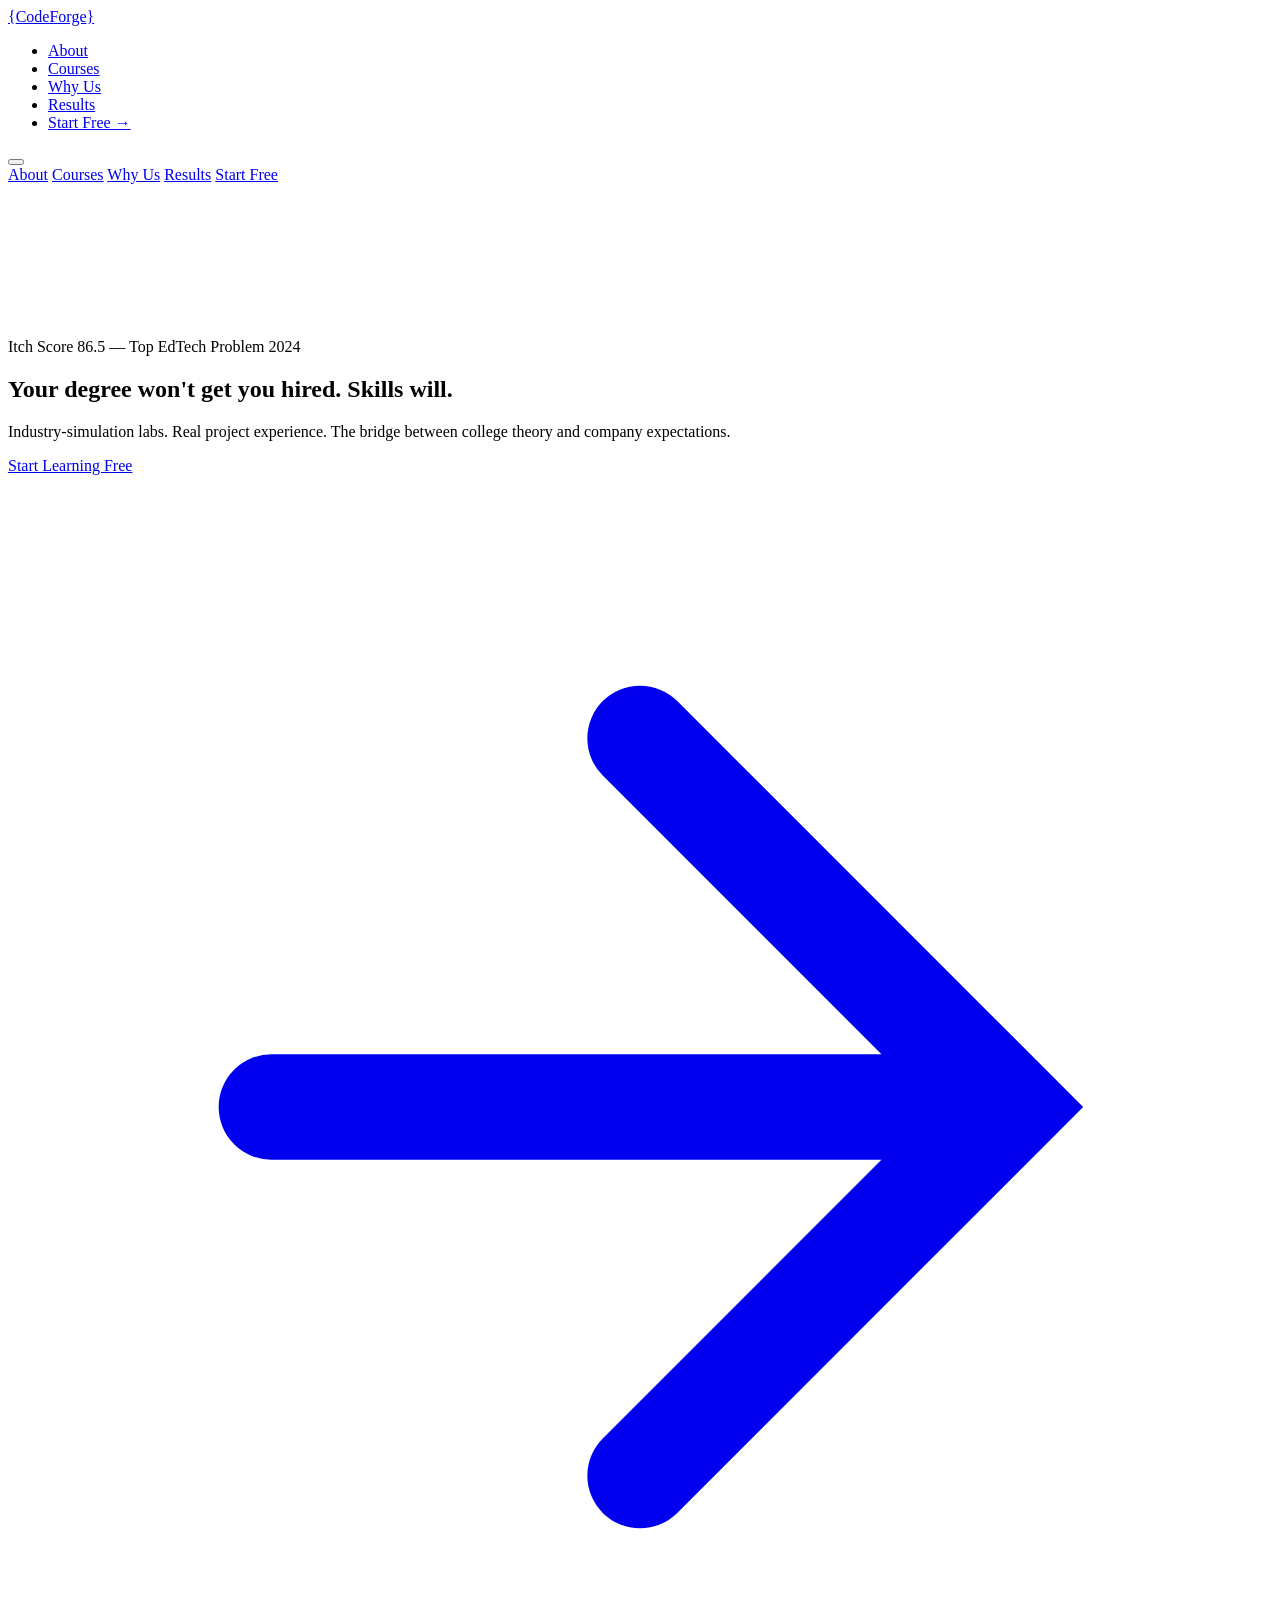
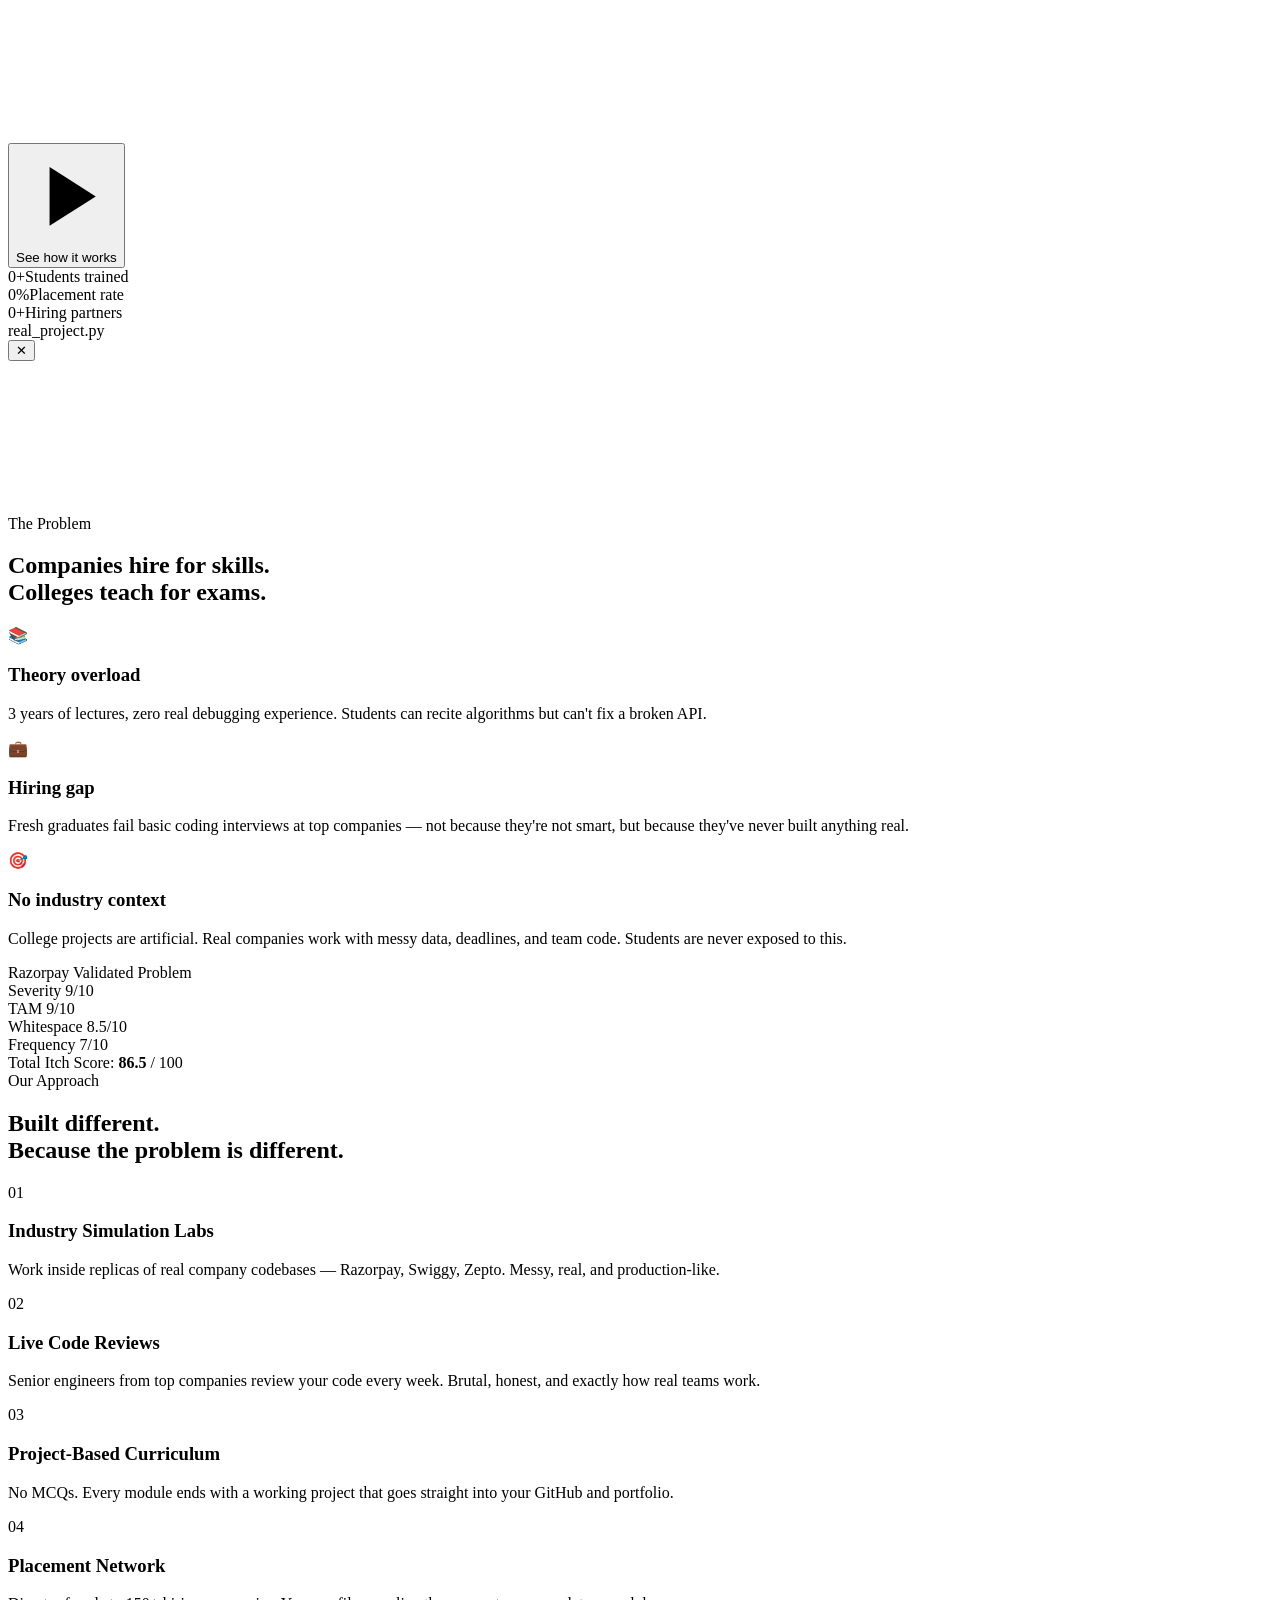
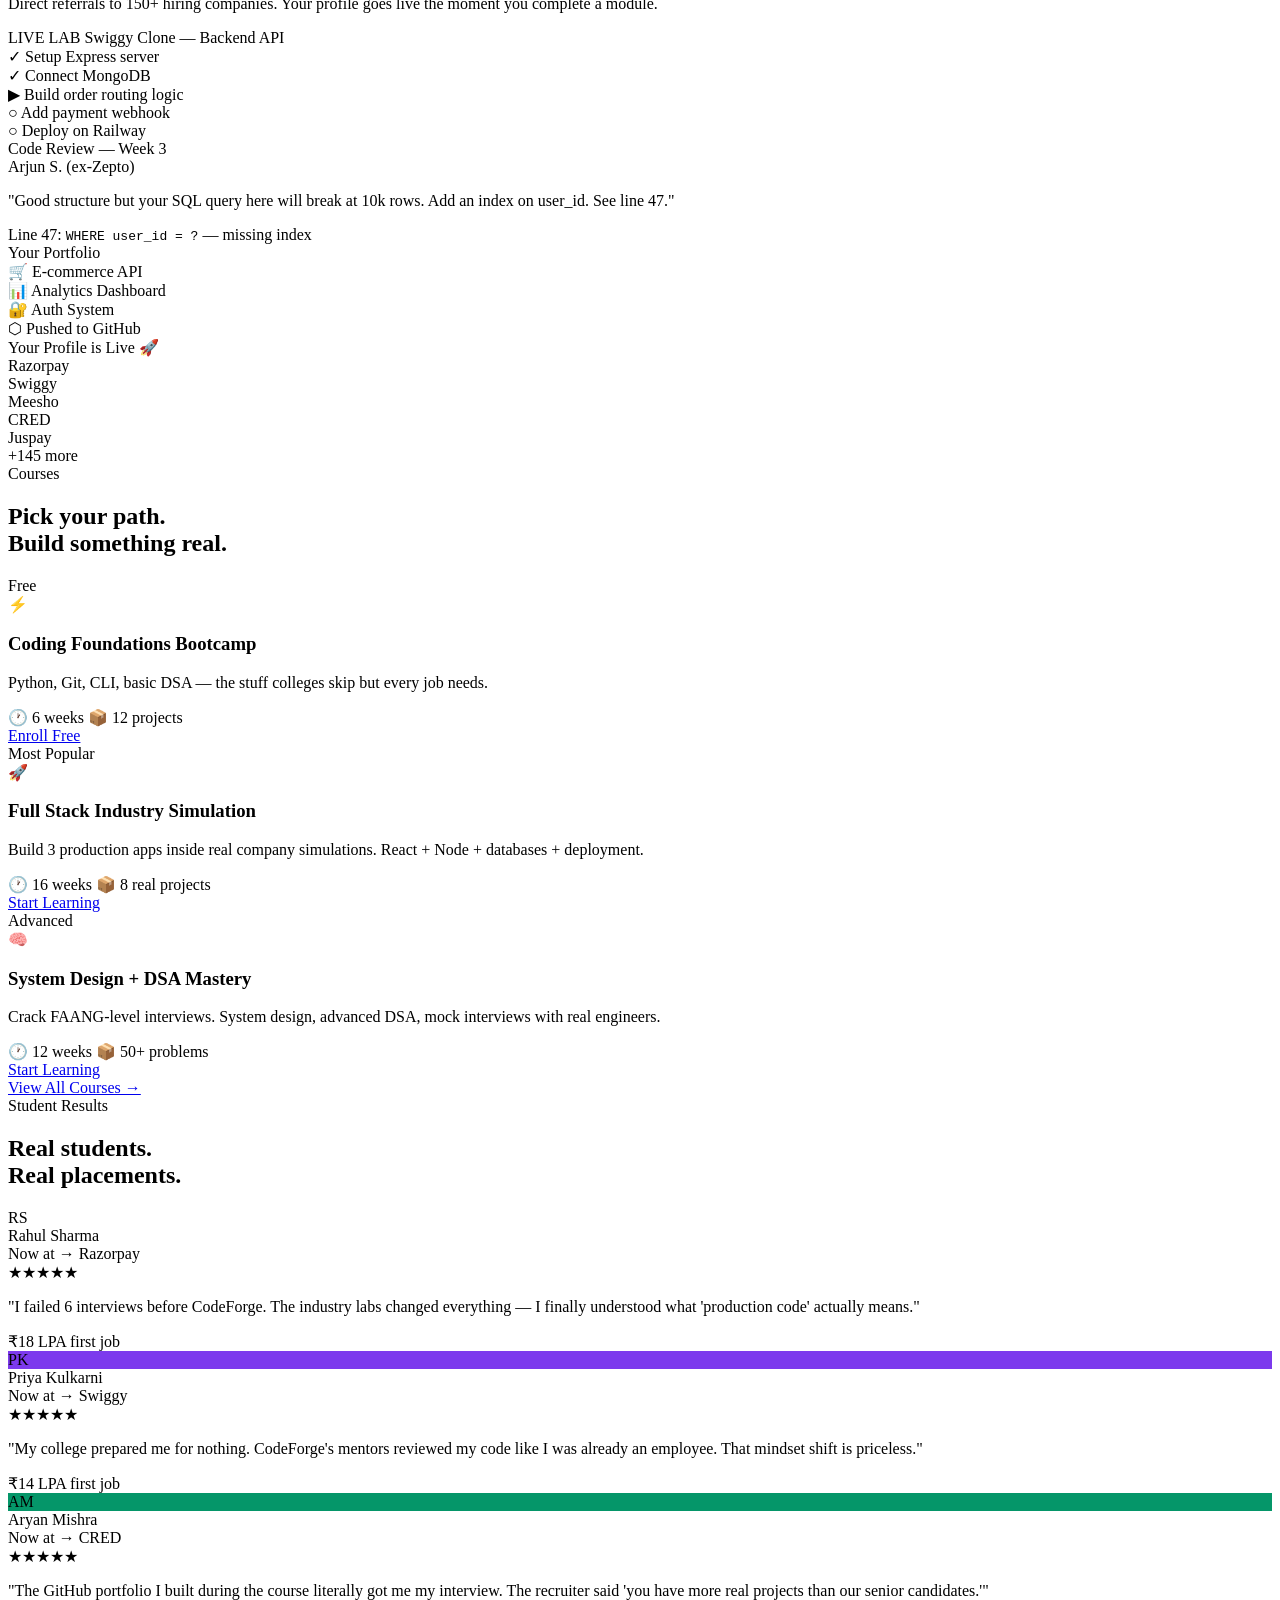
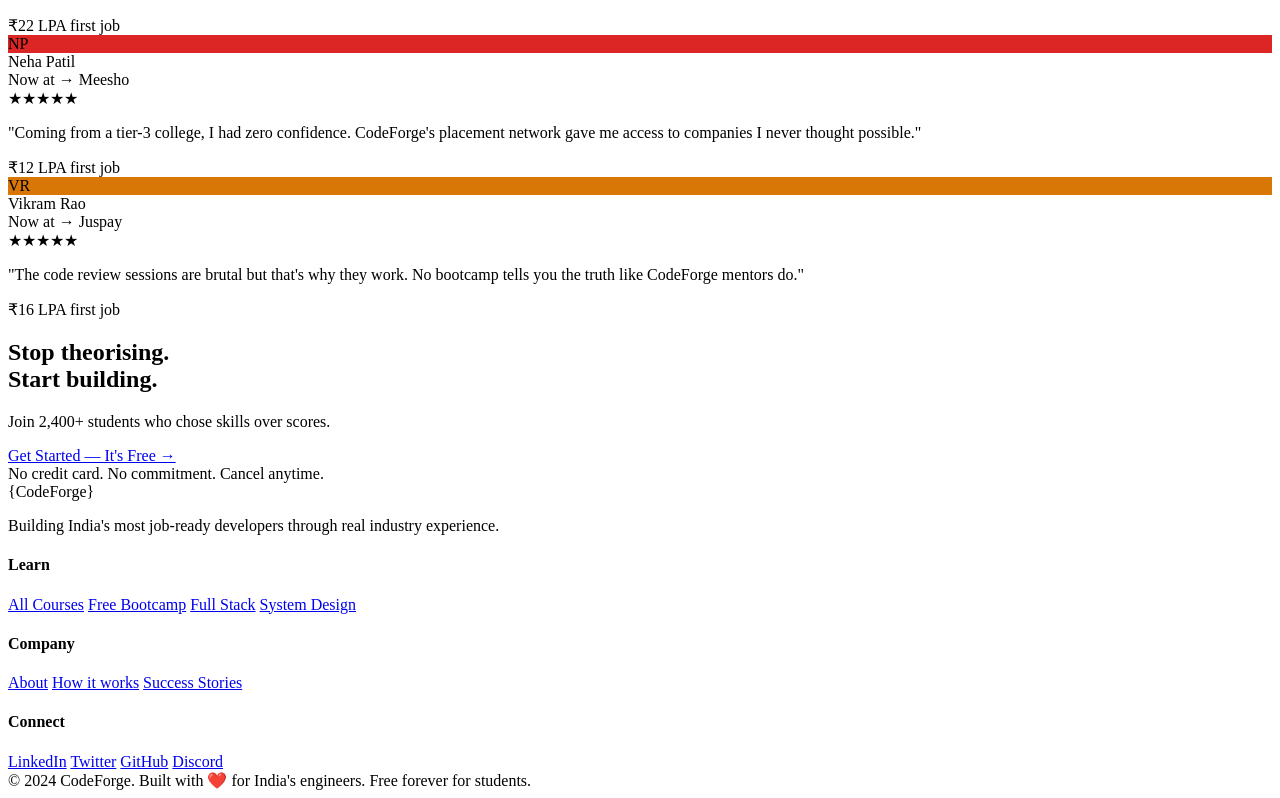
==== index.html @ 77074d44 "project edu" ====
<!DOCTYPE html>
<html lang="en">
<head>
  <meta charset="UTF-8" />
  <meta name="viewport" content="width=device-width, initial-scale=1.0"/>
  <title>CodeForge — Real-World Coding Skills</title>
  <link rel="preconnect" href="https://fonts.googleapis.com">
  <link href="https://fonts.googleapis.com/css2?family=Space+Mono:wght@400;700&family=Syne:wght@400;600;700;800&family=DM+Sans:wght@300;400;500&display=swap" rel="stylesheet">
  <link rel="stylesheet" href="css/style.css">
</head>
<body>

<!-- CURSOR -->
<div class="cursor" id="cursor"></div>
<div class="cursor-dot" id="cursorDot"></div>

<!-- NAV -->
<nav id="navbar">
  <div class="nav-inner">
    <a href="index.html" class="logo">
      <span class="logo-bracket">{</span>CodeForge<span class="logo-bracket">}</span>
    </a>
    <ul class="nav-links">
      <li><a href="#about">About</a></li>
      <li><a href="courses.html">Courses</a></li>
      <li><a href="#features">Why Us</a></li>
      <li><a href="#testimonials">Results</a></li>
      <li><a href="courses.html" class="nav-cta">Start Free →</a></li>
    </ul>
    <button class="hamburger" id="hamburger">
      <span></span><span></span><span></span>
    </button>
  </div>
</nav>

<!-- MOBILE MENU -->
<div class="mobile-menu" id="mobileMenu">
  <a href="#about">About</a>
  <a href="courses.html">Courses</a>
  <a href="#features">Why Us</a>
  <a href="#testimonials">Results</a>
  <a href="courses.html" class="mobile-cta">Start Free</a>
</div>

<!-- HERO -->
<section class="hero" id="home">
  <div class="hero-bg">
    <div class="grid-overlay"></div>
    <div class="glow glow-1"></div>
    <div class="glow glow-2"></div>
    <canvas id="particleCanvas"></canvas>
  </div>

  <div class="hero-content">
    <div class="hero-badge reveal">
      <span class="badge-dot"></span>
      Itch Score 86.5 — Top EdTech Problem 2024
    </div>

    <h1 class="hero-title reveal">
      <span class="line">Your degree</span>
      <span class="line accent-line">won't get you</span>
      <span class="line">hired. <span class="glitch" data-text="Skills will.">Skills will.</span></span>
    </h1>

    <p class="hero-sub reveal">
      Industry-simulation labs. Real project experience. 
      The bridge between college theory and company expectations.
    </p>

    <div class="hero-actions reveal">
      <a href="courses.html" class="btn-primary">
        <span>Start Learning Free</span>
        <svg viewBox="0 0 24 24" fill="none"><path d="M5 12h14M12 5l7 7-7 7" stroke="currentColor" stroke-width="2" stroke-linecap="round"/></svg>
      </a>
      <button class="btn-video" id="playVideo">
        <div class="play-ring">
          <svg viewBox="0 0 24 24" fill="currentColor"><path d="M8 5v14l11-7z"/></svg>
        </div>
        <span>See how it works</span>
      </button>
    </div>

    <div class="hero-stats reveal">
      <div class="stat"><span class="stat-num" data-target="2400">0</span><span class="stat-suffix">+</span><span class="stat-label">Students trained</span></div>
      <div class="stat-divider"></div>
      <div class="stat"><span class="stat-num" data-target="89">0</span><span class="stat-suffix">%</span><span class="stat-label">Placement rate</span></div>
      <div class="stat-divider"></div>
      <div class="stat"><span class="stat-num" data-target="150">0</span><span class="stat-suffix">+</span><span class="stat-label">Hiring partners</span></div>
    </div>
  </div>

  <div class="hero-visual reveal">
    <div class="code-window">
      <div class="window-bar">
        <span class="dot red"></span>
        <span class="dot yellow"></span>
        <span class="dot green"></span>
        <span class="window-title">real_project.py</span>
      </div>
      <div class="code-body" id="codeTyper"></div>
    </div>
    <div class="window-reflection"></div>
  </div>
</section>

<!-- VIDEO MODAL -->
<div class="video-modal" id="videoModal">
  <div class="modal-overlay" id="modalOverlay"></div>
  <div class="modal-content">
    <button class="modal-close" id="modalClose">✕</button>
    <div class="video-container">
      <iframe
        src="https://www.youtube.com/embed/dQw4w9WgXcQ?autoplay=0&rel=0"
        id="videoFrame"
        frameborder="0"
        allow="accelerometer; autoplay; clipboard-write; encrypted-media; gyroscope; picture-in-picture"
        allowfullscreen>
      </iframe>
    </div>
  </div>
</div>

<!-- PROBLEM SECTION -->
<section class="problem-section" id="about">
  <div class="container">
    <div class="section-label reveal">The Problem</div>
    <h2 class="section-title reveal">
      Companies hire for <span class="accent">skills</span>.<br>
      Colleges teach for <span class="strike">exams</span>.
    </h2>

    <div class="problem-grid">
      <div class="problem-card reveal" data-delay="0">
        <div class="card-icon">📚</div>
        <h3>Theory overload</h3>
        <p>3 years of lectures, zero real debugging experience. Students can recite algorithms but can't fix a broken API.</p>
      </div>
      <div class="problem-card reveal" data-delay="100">
        <div class="card-icon">💼</div>
        <h3>Hiring gap</h3>
        <p>Fresh graduates fail basic coding interviews at top companies — not because they're not smart, but because they've never built anything real.</p>
      </div>
      <div class="problem-card reveal" data-delay="200">
        <div class="card-icon">🎯</div>
        <h3>No industry context</h3>
        <p>College projects are artificial. Real companies work with messy data, deadlines, and team code. Students are never exposed to this.</p>
      </div>
    </div>

    <div class="itch-score-card reveal">
      <div class="itch-label">Razorpay Validated Problem</div>
      <div class="scores-row">
        <div class="score-item">
          <div class="score-bar"><div class="bar-fill" data-width="90"></div></div>
          <span class="score-name">Severity</span>
          <span class="score-val">9/10</span>
        </div>
        <div class="score-item">
          <div class="score-bar"><div class="bar-fill" data-width="90"></div></div>
          <span class="score-name">TAM</span>
          <span class="score-val">9/10</span>
        </div>
        <div class="score-item">
          <div class="score-bar"><div class="bar-fill" data-width="85"></div></div>
          <span class="score-name">Whitespace</span>
          <span class="score-val">8.5/10</span>
        </div>
        <div class="score-item">
          <div class="score-bar"><div class="bar-fill" data-width="70"></div></div>
          <span class="score-name">Frequency</span>
          <span class="score-val">7/10</span>
        </div>
      </div>
      <div class="itch-total">Total Itch Score: <strong>86.5</strong> / 100</div>
    </div>
  </div>
</section>

<!-- FEATURES -->
<section class="features-section" id="features">
  <div class="container">
    <div class="section-label reveal">Our Approach</div>
    <h2 class="section-title reveal">Built different.<br>Because the problem is different.</h2>

    <div class="features-layout">
      <div class="features-list">
        <div class="feature-item reveal active" data-feature="0">
          <div class="feature-num">01</div>
          <div class="feature-text">
            <h3>Industry Simulation Labs</h3>
            <p>Work inside replicas of real company codebases — Razorpay, Swiggy, Zepto. Messy, real, and production-like.</p>
          </div>
        </div>
        <div class="feature-item reveal" data-feature="1">
          <div class="feature-num">02</div>
          <div class="feature-text">
            <h3>Live Code Reviews</h3>
            <p>Senior engineers from top companies review your code every week. Brutal, honest, and exactly how real teams work.</p>
          </div>
        </div>
        <div class="feature-item reveal" data-feature="2">
          <div class="feature-num">03</div>
          <div class="feature-text">
            <h3>Project-Based Curriculum</h3>
            <p>No MCQs. Every module ends with a working project that goes straight into your GitHub and portfolio.</p>
          </div>
        </div>
        <div class="feature-item reveal" data-feature="3">
          <div class="feature-num">04</div>
          <div class="feature-text">
            <h3>Placement Network</h3>
            <p>Direct referrals to 150+ hiring companies. Your profile goes live the moment you complete a module.</p>
          </div>
        </div>
      </div>
      <div class="feature-visual">
        <div class="feature-screens">
          <div class="fscreen active" id="fscreen-0">
            <div class="fscreen-inner lab">
              <div class="lab-header">
                <span class="lab-tag">LIVE LAB</span>
                <span class="lab-company">Swiggy Clone — Backend API</span>
              </div>
              <div class="lab-tasks">
                <div class="task done">✓ Setup Express server</div>
                <div class="task done">✓ Connect MongoDB</div>
                <div class="task active-task">▶ Build order routing logic</div>
                <div class="task">○ Add payment webhook</div>
                <div class="task">○ Deploy on Railway</div>
              </div>
            </div>
          </div>
          <div class="fscreen" id="fscreen-1">
            <div class="fscreen-inner review">
              <div class="review-header">Code Review — Week 3</div>
              <div class="review-comment">
                <div class="reviewer">Arjun S. (ex-Zepto)</div>
                <p>"Good structure but your SQL query here will break at 10k rows. Add an index on user_id. See line 47."</p>
                <div class="review-line">Line 47: <code>WHERE user_id = ?</code> — missing index</div>
              </div>
            </div>
          </div>
          <div class="fscreen" id="fscreen-2">
            <div class="fscreen-inner project">
              <div class="project-title">Your Portfolio</div>
              <div class="project-cards">
                <div class="proj-card"><span>🛒</span> E-commerce API</div>
                <div class="proj-card"><span>📊</span> Analytics Dashboard</div>
                <div class="proj-card"><span>🔐</span> Auth System</div>
              </div>
              <div class="github-badge">⬡ Pushed to GitHub</div>
            </div>
          </div>
          <div class="fscreen" id="fscreen-3">
            <div class="fscreen-inner placement">
              <div class="placement-title">Your Profile is Live 🚀</div>
              <div class="company-list">
                <div class="co">Razorpay</div>
                <div class="co">Swiggy</div>
                <div class="co">Meesho</div>
                <div class="co">CRED</div>
                <div class="co">Juspay</div>
                <div class="co">+145 more</div>
              </div>
            </div>
          </div>
        </div>
      </div>
    </div>
  </div>
</section>

<!-- COURSES PREVIEW -->
<section class="courses-preview" id="courses-preview">
  <div class="container">
    <div class="section-label reveal">Courses</div>
    <h2 class="section-title reveal">Pick your path.<br>Build something real.</h2>

    <div class="courses-grid">
      <div class="course-card reveal" data-delay="0">
        <div class="course-badge free">Free</div>
        <div class="course-icon">⚡</div>
        <h3>Coding Foundations Bootcamp</h3>
        <p>Python, Git, CLI, basic DSA — the stuff colleges skip but every job needs.</p>
        <div class="course-meta">
          <span>🕐 6 weeks</span>
          <span>📦 12 projects</span>
        </div>
        <a href="courses.html#foundations" class="course-btn">Enroll Free</a>
      </div>
      <div class="course-card reveal featured-course" data-delay="100">
        <div class="course-badge popular">Most Popular</div>
        <div class="course-icon">🚀</div>
        <h3>Full Stack Industry Simulation</h3>
        <p>Build 3 production apps inside real company simulations. React + Node + databases + deployment.</p>
        <div class="course-meta">
          <span>🕐 16 weeks</span>
          <span>📦 8 real projects</span>
        </div>
        <a href="courses.html#fullstack" class="course-btn">Start Learning</a>
      </div>
      <div class="course-card reveal" data-delay="200">
        <div class="course-badge">Advanced</div>
        <div class="course-icon">🧠</div>
        <h3>System Design + DSA Mastery</h3>
        <p>Crack FAANG-level interviews. System design, advanced DSA, mock interviews with real engineers.</p>
        <div class="course-meta">
          <span>🕐 12 weeks</span>
          <span>📦 50+ problems</span>
        </div>
        <a href="courses.html#sysdesign" class="course-btn">Start Learning</a>
      </div>
    </div>

    <div class="courses-cta reveal">
      <a href="courses.html" class="btn-primary">View All Courses →</a>
    </div>
  </div>
</section>

<!-- TESTIMONIALS -->
<section class="testimonials-section" id="testimonials">
  <div class="container">
    <div class="section-label reveal">Student Results</div>
    <h2 class="section-title reveal">Real students.<br>Real placements.</h2>

    <div class="testimonials-track">
      <div class="testimonials-inner" id="testimonialsInner">
        <div class="tcard">
          <div class="tcard-top">
            <div class="tavatar">RS</div>
            <div>
              <div class="tname">Rahul Sharma</div>
              <div class="tcompany">Now at → Razorpay</div>
            </div>
            <div class="tstars">★★★★★</div>
          </div>
          <p>"I failed 6 interviews before CodeForge. The industry labs changed everything — I finally understood what 'production code' actually means."</p>
          <div class="tsalary">₹18 LPA first job</div>
        </div>
        <div class="tcard">
          <div class="tcard-top">
            <div class="tavatar" style="background:#7c3aed">PK</div>
            <div>
              <div class="tname">Priya Kulkarni</div>
              <div class="tcompany">Now at → Swiggy</div>
            </div>
            <div class="tstars">★★★★★</div>
          </div>
          <p>"My college prepared me for nothing. CodeForge's mentors reviewed my code like I was already an employee. That mindset shift is priceless."</p>
          <div class="tsalary">₹14 LPA first job</div>
        </div>
        <div class="tcard">
          <div class="tcard-top">
            <div class="tavatar" style="background:#059669">AM</div>
            <div>
              <div class="tname">Aryan Mishra</div>
              <div class="tcompany">Now at → CRED</div>
            </div>
            <div class="tstars">★★★★★</div>
          </div>
          <p>"The GitHub portfolio I built during the course literally got me my interview. The recruiter said 'you have more real projects than our senior candidates.'"</p>
          <div class="tsalary">₹22 LPA first job</div>
        </div>
        <div class="tcard">
          <div class="tcard-top">
            <div class="tavatar" style="background:#dc2626">NP</div>
            <div>
              <div class="tname">Neha Patil</div>
              <div class="tcompany">Now at → Meesho</div>
            </div>
            <div class="tstars">★★★★★</div>
          </div>
          <p>"Coming from a tier-3 college, I had zero confidence. CodeForge's placement network gave me access to companies I never thought possible."</p>
          <div class="tsalary">₹12 LPA first job</div>
        </div>
        <div class="tcard">
          <div class="tcard-top">
            <div class="tavatar" style="background:#d97706">VR</div>
            <div>
              <div class="tname">Vikram Rao</div>
              <div class="tcompany">Now at → Juspay</div>
            </div>
            <div class="tstars">★★★★★</div>
          </div>
          <p>"The code review sessions are brutal but that's why they work. No bootcamp tells you the truth like CodeForge mentors do."</p>
          <div class="tsalary">₹16 LPA first job</div>
        </div>
      </div>
    </div>
    <div class="testimonial-dots" id="testimonialDots"></div>
  </div>
</section>

<!-- CTA SECTION -->
<section class="cta-section">
  <div class="container">
    <div class="cta-card reveal">
      <div class="cta-glow"></div>
      <h2>Stop theorising.<br><span class="accent">Start building.</span></h2>
      <p>Join 2,400+ students who chose skills over scores.</p>
      <a href="courses.html" class="btn-primary btn-large">Get Started — It's Free →</a>
      <div class="cta-small">No credit card. No commitment. Cancel anytime.</div>
    </div>
  </div>
</section>

<!-- FOOTER -->
<footer>
  <div class="container">
    <div class="footer-top">
      <div class="footer-brand">
        <div class="logo"><span class="logo-bracket">{</span>CodeForge<span class="logo-bracket">}</span></div>
        <p>Building India's most job-ready developers through real industry experience.</p>
      </div>
      <div class="footer-links">
        <div class="footer-col">
          <h4>Learn</h4>
          <a href="courses.html">All Courses</a>
          <a href="courses.html#foundations">Free Bootcamp</a>
          <a href="courses.html#fullstack">Full Stack</a>
          <a href="courses.html#sysdesign">System Design</a>
        </div>
        <div class="footer-col">
          <h4>Company</h4>
          <a href="#about">About</a>
          <a href="#features">How it works</a>
          <a href="#testimonials">Success Stories</a>
        </div>
        <div class="footer-col">
          <h4>Connect</h4>
          <a href="#">LinkedIn</a>
          <a href="#">Twitter</a>
          <a href="#">GitHub</a>
          <a href="#">Discord</a>
        </div>
      </div>
    </div>
    <div class="footer-bottom">
      <span>© 2024 CodeForge. Built with ❤️ for India's engineers.</span>
      <span>Free forever for students.</span>
    </div>
  </div>
</footer>

<script src="js/main.js"></script>
</body>
</html>
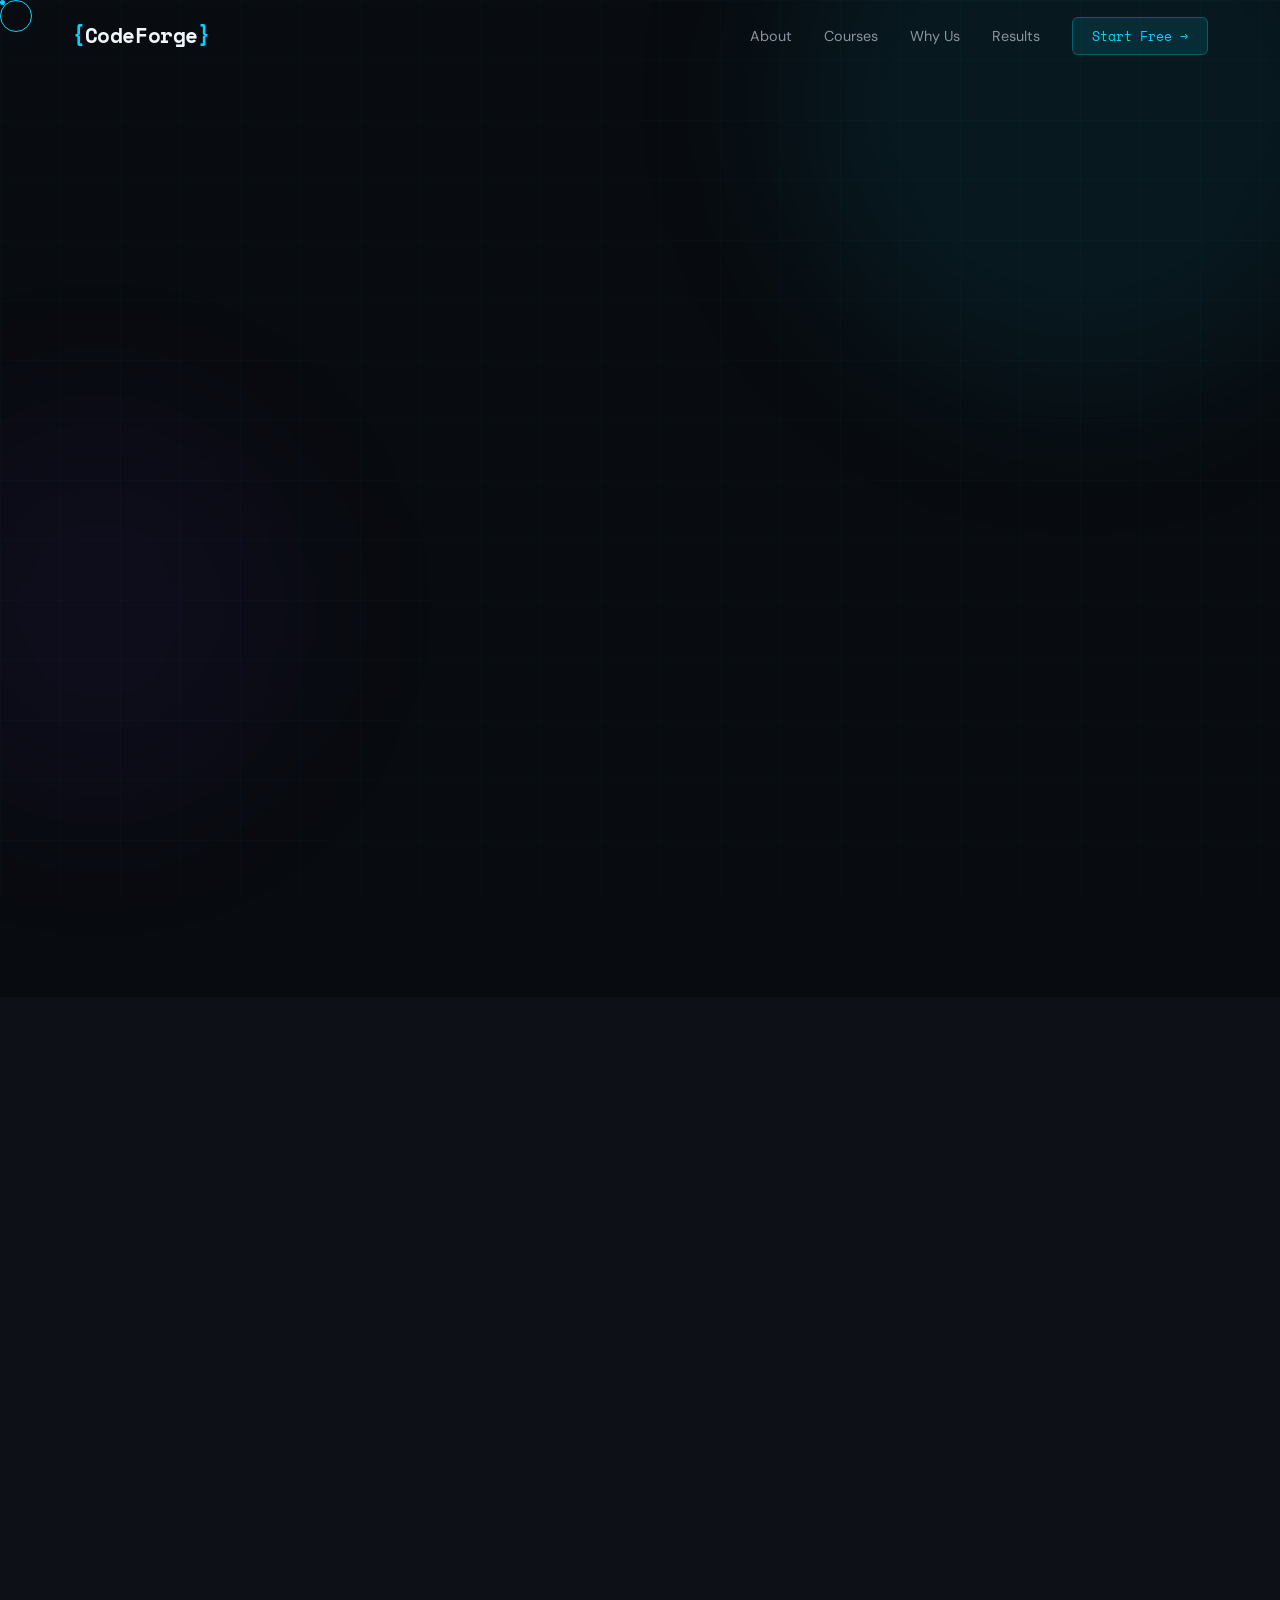
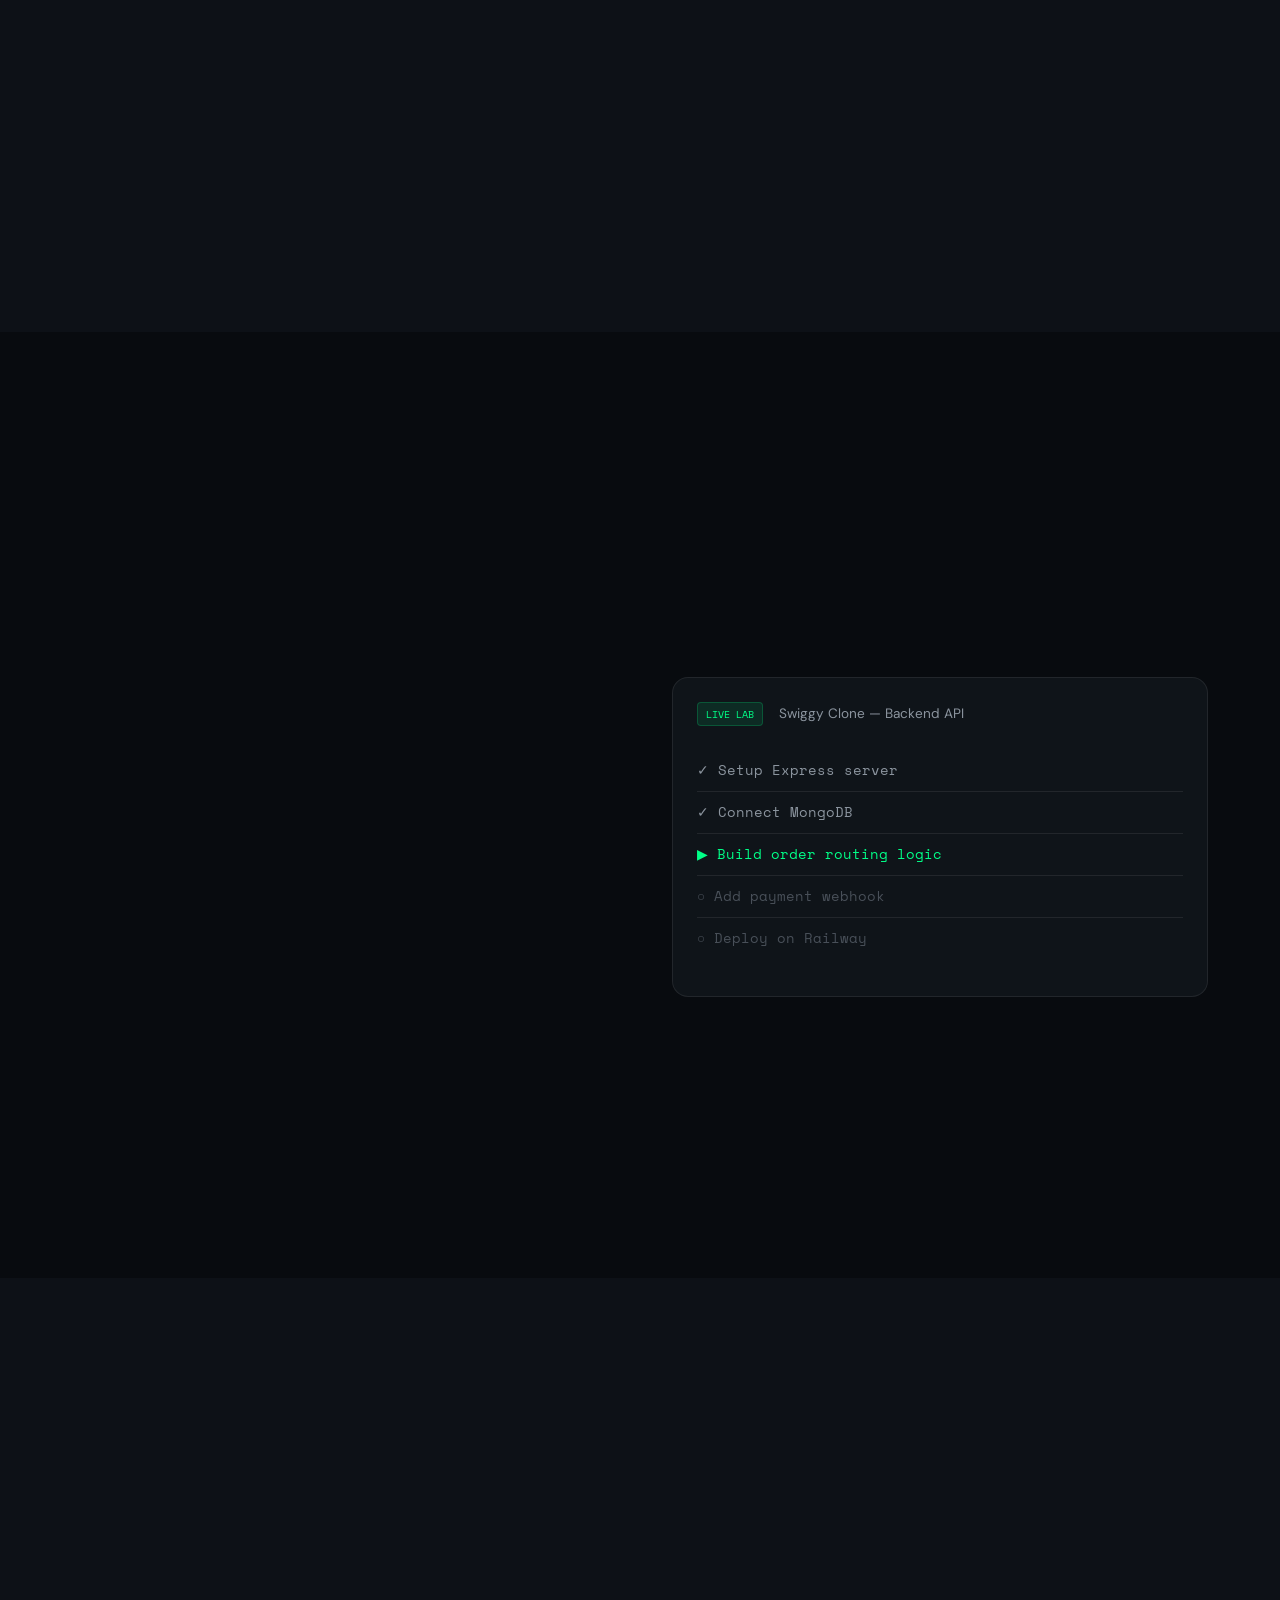
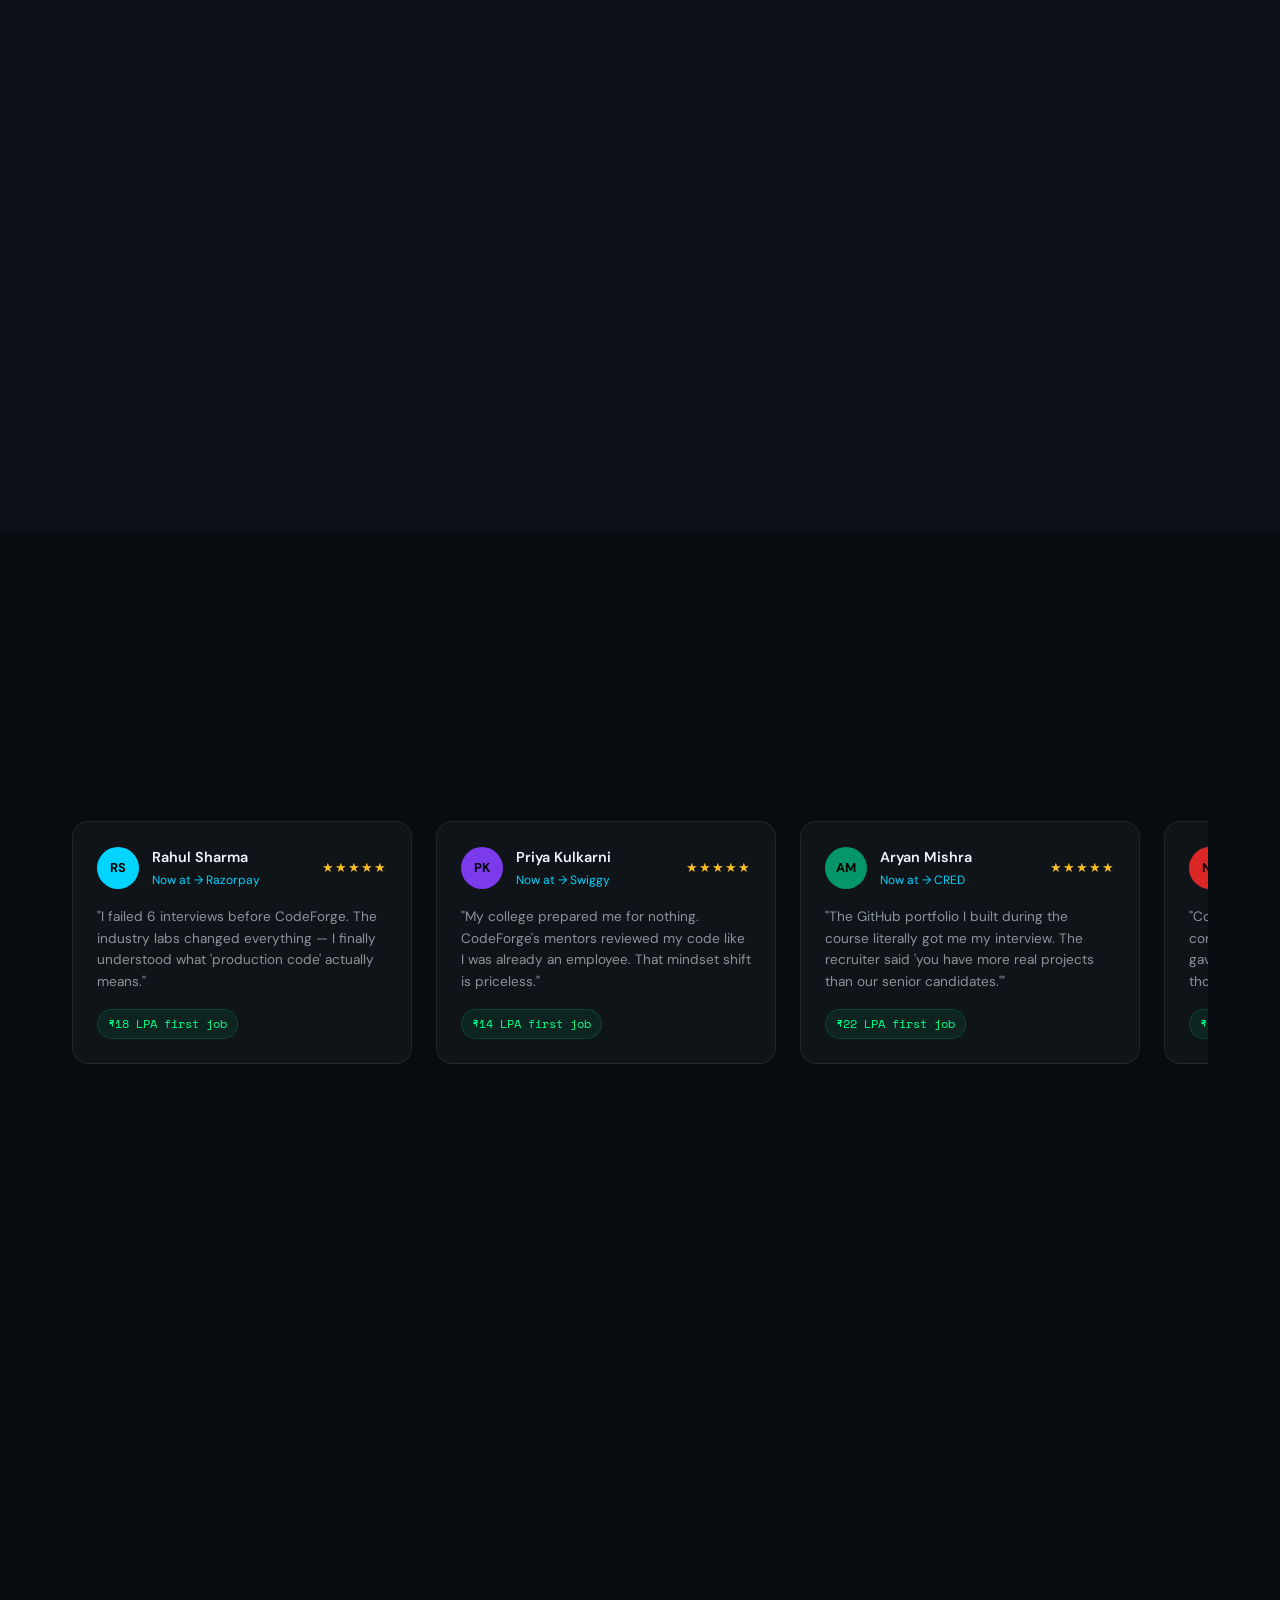
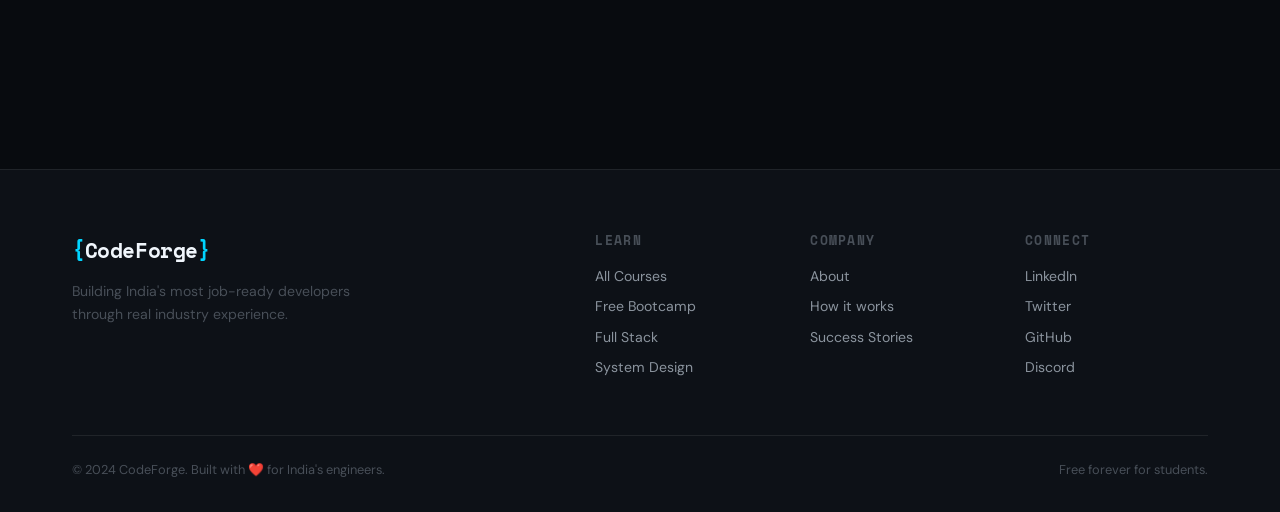
==== commit 7268d28d: "Update index.html" ====
--- a/index.html
+++ b/index.html
@@ -6,7 +6,7 @@
   <title>CodeForge — Real-World Coding Skills</title>
   <link rel="preconnect" href="https://fonts.googleapis.com">
   <link href="https://fonts.googleapis.com/css2?family=Space+Mono:wght@400;700&family=Syne:wght@400;600;700;800&family=DM+Sans:wght@300;400;500&display=swap" rel="stylesheet">
-  <link rel="stylesheet" href="css/style.css">
+  <link rel="stylesheet" href="codeforge-website/codeforge/css/style.css">
 </head>
 <body>
 
--- a/codeforge-website/codeforge/css/style.css
+++ b/codeforge-website/codeforge/css/style.css
@@ -0,0 +1,748 @@
+/* ============================================
+   CODEFORGE — MAIN STYLESHEET
+   Dark Mode | Modern | Animated
+   ============================================ */
+
+:root {
+  --bg-primary: #080b0f;
+  --bg-secondary: #0d1117;
+  --bg-card: #0f1419;
+  --bg-card-hover: #141c24;
+  --accent: #00d4ff;
+  --accent-glow: rgba(0, 212, 255, 0.15);
+  --accent-2: #7c3aed;
+  --accent-green: #00ff87;
+  --text-primary: #f0f6fc;
+  --text-secondary: #8b949e;
+  --text-muted: #484f58;
+  --border: rgba(255,255,255,0.08);
+  --border-hover: rgba(0,212,255,0.3);
+  --font-display: 'Syne', sans-serif;
+  --font-body: 'DM Sans', sans-serif;
+  --font-mono: 'Space Mono', monospace;
+}
+
+*, *::before, *::after { box-sizing: border-box; margin: 0; padding: 0; }
+
+html { scroll-behavior: smooth; }
+
+body {
+  background: var(--bg-primary);
+  color: var(--text-primary);
+  font-family: var(--font-body);
+  font-size: 16px;
+  line-height: 1.6;
+  overflow-x: hidden;
+  cursor: none;
+}
+
+/* ===== CUSTOM CURSOR ===== */
+.cursor {
+  width: 32px; height: 32px;
+  border: 1.5px solid var(--accent);
+  border-radius: 50%;
+  position: fixed; top: 0; left: 0;
+  pointer-events: none; z-index: 9999;
+  transition: transform 0.1s ease, opacity 0.2s;
+  mix-blend-mode: screen;
+}
+.cursor-dot {
+  width: 5px; height: 5px;
+  background: var(--accent);
+  border-radius: 50%;
+  position: fixed; top: 0; left: 0;
+  pointer-events: none; z-index: 9999;
+  transition: transform 0.05s;
+}
+body:hover .cursor { opacity: 1; }
+
+/* ===== SCROLLBAR ===== */
+::-webkit-scrollbar { width: 4px; }
+::-webkit-scrollbar-track { background: var(--bg-primary); }
+::-webkit-scrollbar-thumb { background: var(--accent); border-radius: 2px; }
+
+/* ===== SELECTION ===== */
+::selection { background: rgba(0,212,255,0.2); color: var(--accent); }
+
+/* ===== TYPOGRAPHY ===== */
+h1, h2, h3, h4 { font-family: var(--font-display); line-height: 1.15; }
+
+/* ===== LAYOUT ===== */
+.container { max-width: 1200px; margin: 0 auto; padding: 0 2rem; }
+
+/* ===== NAVBAR ===== */
+#navbar {
+  position: fixed; top: 0; left: 0; right: 0;
+  z-index: 1000;
+  padding: 1.2rem 0;
+  transition: all 0.3s ease;
+}
+#navbar.scrolled {
+  background: rgba(8,11,15,0.92);
+  backdrop-filter: blur(16px);
+  border-bottom: 1px solid var(--border);
+  padding: 0.8rem 0;
+}
+.nav-inner {
+  max-width: 1200px; margin: 0 auto;
+  padding: 0 2rem;
+  display: flex; align-items: center; gap: 2rem;
+}
+.logo {
+  font-family: var(--font-mono);
+  font-size: 1.3rem; font-weight: 700;
+  color: var(--text-primary);
+  text-decoration: none;
+  letter-spacing: -0.02em;
+}
+.logo-bracket { color: var(--accent); }
+.nav-links {
+  display: flex; list-style: none; gap: 2rem;
+  margin-left: auto; align-items: center;
+}
+.nav-links a {
+  color: var(--text-secondary);
+  text-decoration: none; font-size: 0.9rem;
+  transition: color 0.2s;
+  font-family: var(--font-body);
+}
+.nav-links a:hover, .nav-links a.active { color: var(--text-primary); }
+.nav-cta {
+  background: rgba(0,212,255,0.1) !important;
+  border: 1px solid rgba(0,212,255,0.3) !important;
+  color: var(--accent) !important;
+  padding: 0.5rem 1.2rem;
+  border-radius: 6px;
+  font-family: var(--font-mono) !important;
+  font-size: 0.82rem !important;
+  transition: background 0.2s, border-color 0.2s !important;
+}
+.nav-cta:hover {
+  background: rgba(0,212,255,0.2) !important;
+  border-color: var(--accent) !important;
+}
+.hamburger {
+  display: none; flex-direction: column; gap: 5px;
+  background: none; border: none; cursor: pointer;
+  margin-left: auto; padding: 4px;
+}
+.hamburger span {
+  display: block; width: 24px; height: 1.5px;
+  background: var(--text-secondary);
+  transition: all 0.3s;
+}
+.hamburger.open span:nth-child(1) { transform: translateY(6.5px) rotate(45deg); }
+.hamburger.open span:nth-child(2) { opacity: 0; }
+.hamburger.open span:nth-child(3) { transform: translateY(-6.5px) rotate(-45deg); }
+
+.mobile-menu {
+  position: fixed; top: 0; left: 0; right: 0; bottom: 0;
+  background: rgba(8,11,15,0.97);
+  z-index: 999;
+  display: flex; flex-direction: column;
+  align-items: center; justify-content: center;
+  gap: 2rem;
+  transform: translateX(100%);
+  transition: transform 0.4s cubic-bezier(0.7,0,0.3,1);
+}
+.mobile-menu.open { transform: translateX(0); }
+.mobile-menu a {
+  font-family: var(--font-display);
+  font-size: 2rem; font-weight: 700;
+  color: var(--text-secondary); text-decoration: none;
+  transition: color 0.2s;
+}
+.mobile-menu a:hover { color: var(--accent); }
+.mobile-cta {
+  background: rgba(0,212,255,0.1) !important;
+  border: 1px solid rgba(0,212,255,0.3) !important;
+  color: var(--accent) !important;
+  padding: 0.8rem 2rem !important;
+  border-radius: 8px; font-size: 1.2rem !important;
+}
+
+/* ===== HERO ===== */
+.hero {
+  min-height: 100vh;
+  display: grid;
+  grid-template-columns: 1fr 1fr;
+  align-items: center;
+  gap: 4rem;
+  padding: 8rem 2rem 4rem;
+  max-width: 1200px;
+  margin: 0 auto;
+  position: relative;
+}
+.hero-bg {
+  position: fixed; inset: 0; z-index: -1;
+  pointer-events: none;
+}
+.grid-overlay {
+  position: absolute; inset: 0;
+  background-image:
+    linear-gradient(rgba(0,212,255,0.025) 1px, transparent 1px),
+    linear-gradient(90deg, rgba(0,212,255,0.025) 1px, transparent 1px);
+  background-size: 60px 60px;
+}
+.glow {
+  position: absolute; border-radius: 50%;
+  filter: blur(80px); pointer-events: none;
+}
+.glow-1 {
+  width: 600px; height: 600px;
+  background: rgba(0,212,255,0.07);
+  top: -200px; right: -100px;
+  animation: glowPulse 8s ease-in-out infinite;
+}
+.glow-2 {
+  width: 400px; height: 400px;
+  background: rgba(124,58,237,0.06);
+  bottom: 10%; left: -100px;
+  animation: glowPulse 10s ease-in-out infinite reverse;
+}
+@keyframes glowPulse {
+  0%,100% { opacity: 0.6; transform: scale(1); }
+  50% { opacity: 1; transform: scale(1.1); }
+}
+
+#particleCanvas {
+  position: absolute; inset: 0;
+  width: 100%; height: 100%;
+}
+
+.hero-badge {
+  display: inline-flex; align-items: center; gap: 8px;
+  background: rgba(0,212,255,0.08);
+  border: 1px solid rgba(0,212,255,0.2);
+  color: var(--accent);
+  font-family: var(--font-mono); font-size: 0.75rem;
+  padding: 0.4rem 1rem; border-radius: 20px;
+  margin-bottom: 1.5rem;
+  letter-spacing: 0.05em;
+}
+.badge-dot {
+  width: 6px; height: 6px; border-radius: 50%;
+  background: var(--accent-green);
+  animation: blink 2s ease-in-out infinite;
+}
+@keyframes blink { 0%,100%{opacity:1} 50%{opacity:0.3} }
+
+.hero-title {
+  font-size: clamp(2.8rem, 5vw, 4.2rem);
+  font-weight: 800; line-height: 1.05;
+  margin-bottom: 1.5rem;
+  letter-spacing: -0.03em;
+}
+.hero-title .line { display: block; }
+.accent-line {
+  background: linear-gradient(90deg, var(--accent), var(--accent-2));
+  -webkit-background-clip: text;
+  -webkit-text-fill-color: transparent;
+  background-clip: text;
+}
+
+/* GLITCH */
+.glitch { position: relative; display: inline-block; }
+.glitch::before, .glitch::after {
+  content: attr(data-text);
+  position: absolute; left: 0; top: 0;
+  width: 100%; height: 100%;
+  opacity: 0;
+}
+.glitch::before {
+  color: var(--accent);
+  clip-path: polygon(0 0, 100% 0, 100% 33%, 0 33%);
+  animation: glitch1 4s infinite 2s;
+}
+.glitch::after {
+  color: #ff006e;
+  clip-path: polygon(0 66%, 100% 66%, 100% 100%, 0 100%);
+  animation: glitch2 4s infinite 2s;
+}
+@keyframes glitch1 {
+  0%,94%,100% { opacity:0; transform:none; }
+  95% { opacity:0.7; transform: translateX(-3px); }
+  97% { opacity:0.7; transform: translateX(3px); }
+}
+@keyframes glitch2 {
+  0%,94%,100% { opacity:0; transform:none; }
+  95% { opacity:0.7; transform: translateX(3px); }
+  97% { opacity:0.7; transform: translateX(-3px); }
+}
+
+.hero-sub {
+  font-size: 1.1rem; color: var(--text-secondary);
+  max-width: 480px; margin-bottom: 2.5rem;
+  line-height: 1.7;
+}
+.hero-actions {
+  display: flex; align-items: center; gap: 1.5rem;
+  margin-bottom: 3rem; flex-wrap: wrap;
+}
+
+.btn-primary {
+  display: inline-flex; align-items: center; gap: 8px;
+  background: var(--accent);
+  color: #000; font-weight: 600;
+  padding: 0.85rem 1.8rem; border-radius: 8px;
+  text-decoration: none; font-family: var(--font-mono);
+  font-size: 0.9rem; border: none; cursor: pointer;
+  transition: transform 0.2s, box-shadow 0.2s;
+  white-space: nowrap;
+  position: relative; overflow: hidden;
+}
+.btn-primary::before {
+  content: '';
+  position: absolute; inset: 0;
+  background: rgba(255,255,255,0.15);
+  transform: translateX(-100%);
+  transition: transform 0.3s ease;
+}
+.btn-primary:hover::before { transform: translateX(100%); }
+.btn-primary:hover {
+  transform: translateY(-2px);
+  box-shadow: 0 8px 30px rgba(0,212,255,0.35);
+}
+.btn-primary svg { width: 16px; height: 16px; }
+.btn-large { padding: 1rem 2.2rem; font-size: 1rem; }
+
+.btn-video {
+  display: inline-flex; align-items: center; gap: 12px;
+  background: none; border: none; cursor: pointer;
+  color: var(--text-primary); font-family: var(--font-body);
+  font-size: 0.9rem;
+}
+.play-ring {
+  width: 44px; height: 44px; border-radius: 50%;
+  border: 1.5px solid rgba(255,255,255,0.2);
+  display: flex; align-items: center; justify-content: center;
+  color: var(--accent); font-size: 0.8rem;
+  transition: border-color 0.2s, transform 0.2s;
+  position: relative;
+}
+.play-ring::before {
+  content: '';
+  position: absolute; inset: -4px; border-radius: 50%;
+  border: 1px solid rgba(0,212,255,0.2);
+  animation: ripple 2s ease-out infinite;
+}
+@keyframes ripple {
+  0% { transform: scale(1); opacity: 0.6; }
+  100% { transform: scale(1.5); opacity: 0; }
+}
+.btn-video:hover .play-ring {
+  border-color: var(--accent);
+  transform: scale(1.05);
+}
+
+.hero-stats {
+  display: flex; align-items: center; gap: 2rem;
+}
+.stat { display: flex; flex-direction: column; }
+.stat-num {
+  font-family: var(--font-display); font-size: 2rem; font-weight: 800;
+  color: var(--text-primary); line-height: 1;
+}
+.stat-suffix { display: inline; font-size: 1.5rem; color: var(--accent); }
+.stat-label { font-size: 0.78rem; color: var(--text-muted); margin-top: 2px; letter-spacing: 0.03em; }
+.stat-divider { width: 1px; height: 40px; background: var(--border); }
+
+/* CODE WINDOW */
+.hero-visual { position: relative; }
+.code-window {
+  background: #0d1117;
+  border: 1px solid rgba(255,255,255,0.1);
+  border-radius: 12px;
+  overflow: hidden;
+  box-shadow: 0 30px 80px rgba(0,0,0,0.5), 0 0 0 1px rgba(0,212,255,0.05);
+  position: relative; z-index: 1;
+}
+.window-bar {
+  background: #161b22;
+  padding: 0.8rem 1rem;
+  display: flex; align-items: center; gap: 6px;
+  border-bottom: 1px solid rgba(255,255,255,0.06);
+}
+.window-bar .dot {
+  width: 12px; height: 12px; border-radius: 50%;
+}
+.dot.red { background: #ff5f57; }
+.dot.yellow { background: #ffbd2e; }
+.dot.green { background: #27c93f; }
+.window-title {
+  margin-left: auto; font-family: var(--font-mono);
+  font-size: 0.75rem; color: var(--text-muted);
+}
+.code-body {
+  padding: 1.5rem;
+  font-family: var(--font-mono);
+  font-size: 0.82rem;
+  line-height: 1.8;
+  min-height: 220px;
+  color: #e2e8f0;
+}
+.code-keyword { color: #ff7b72; }
+.code-string { color: #a5d6ff; }
+.code-comment { color: #6e7681; font-style: italic; }
+.code-func { color: #d2a8ff; }
+.code-var { color: #79c0ff; }
+.code-accent { color: var(--accent-green); }
+.window-reflection {
+  position: absolute; bottom: -30px; left: 10%; right: 10%;
+  height: 30px;
+  background: linear-gradient(to bottom, rgba(13,17,23,0.4), transparent);
+  filter: blur(8px);
+  border-radius: 50%;
+}
+
+/* VIDEO MODAL */
+.video-modal {
+  position: fixed; inset: 0; z-index: 9000;
+  display: none; align-items: center; justify-content: center;
+}
+.video-modal.open { display: flex; }
+.modal-overlay {
+  position: absolute; inset: 0;
+  background: rgba(0,0,0,0.85);
+  backdrop-filter: blur(8px);
+}
+.modal-content {
+  position: relative; z-index: 1;
+  width: min(860px, 90vw);
+  animation: modalIn 0.3s ease;
+}
+@keyframes modalIn {
+  from { opacity:0; transform: scale(0.9); }
+  to { opacity:1; transform: scale(1); }
+}
+.modal-close {
+  position: absolute; top: -40px; right: 0;
+  background: none; border: none; color: white;
+  font-size: 1.2rem; cursor: pointer; opacity: 0.7;
+}
+.modal-close:hover { opacity: 1; }
+.video-container {
+  position: relative; padding-bottom: 56.25%;
+  border-radius: 12px; overflow: hidden;
+  background: #000;
+}
+.video-container iframe {
+  position: absolute; inset: 0;
+  width: 100%; height: 100%;
+}
+
+/* ===== SECTIONS ===== */
+section { padding: 6rem 0; }
+.section-label {
+  font-family: var(--font-mono); font-size: 0.75rem;
+  color: var(--accent); letter-spacing: 0.15em;
+  text-transform: uppercase;
+  margin-bottom: 1rem;
+  display: flex; align-items: center; gap: 0.5rem;
+}
+.section-label::before {
+  content: '//'; color: var(--text-muted);
+}
+.section-title {
+  font-size: clamp(2rem, 4vw, 3rem);
+  font-weight: 800; margin-bottom: 3rem;
+  letter-spacing: -0.02em; line-height: 1.15;
+}
+.accent { color: var(--accent); }
+.strike { text-decoration: line-through; opacity: 0.4; }
+
+/* ===== REVEAL ANIMATION ===== */
+.reveal {
+  opacity: 0;
+  transform: translateY(30px);
+  transition: opacity 0.7s ease, transform 0.7s ease;
+}
+.reveal.visible {
+  opacity: 1;
+  transform: translateY(0);
+}
+[data-delay="100"] { transition-delay: 0.1s; }
+[data-delay="200"] { transition-delay: 0.2s; }
+[data-delay="300"] { transition-delay: 0.3s; }
+
+/* ===== PROBLEM SECTION ===== */
+.problem-section { background: var(--bg-secondary); }
+.problem-grid {
+  display: grid; grid-template-columns: repeat(3, 1fr); gap: 1.5rem;
+  margin-bottom: 3rem;
+}
+.problem-card {
+  background: var(--bg-card);
+  border: 1px solid var(--border);
+  border-radius: 12px; padding: 2rem;
+  transition: border-color 0.3s, transform 0.3s;
+}
+.problem-card:hover {
+  border-color: var(--border-hover);
+  transform: translateY(-4px);
+}
+.card-icon { font-size: 2rem; margin-bottom: 1rem; }
+.problem-card h3 {
+  font-size: 1.1rem; font-weight: 700;
+  margin-bottom: 0.5rem; font-family: var(--font-display);
+}
+.problem-card p { color: var(--text-secondary); font-size: 0.9rem; line-height: 1.7; }
+
+.itch-score-card {
+  background: var(--bg-card);
+  border: 1px solid rgba(0,212,255,0.15);
+  border-radius: 16px; padding: 2rem;
+}
+.itch-label {
+  font-family: var(--font-mono); font-size: 0.75rem;
+  color: var(--accent); margin-bottom: 1.5rem;
+  letter-spacing: 0.1em;
+}
+.scores-row { display: flex; gap: 2rem; margin-bottom: 1.5rem; flex-wrap: wrap; }
+.score-item { flex: 1; min-width: 120px; }
+.score-bar {
+  height: 4px; background: rgba(255,255,255,0.06);
+  border-radius: 2px; margin-bottom: 6px;
+  overflow: hidden;
+}
+.bar-fill {
+  height: 100%; background: linear-gradient(90deg, var(--accent), var(--accent-2));
+  border-radius: 2px; width: 0;
+  transition: width 1.5s cubic-bezier(0.4, 0, 0.2, 1);
+}
+.score-name { font-size: 0.78rem; color: var(--text-muted); display: block; }
+.score-val { font-family: var(--font-mono); font-size: 0.85rem; color: var(--text-primary); }
+.itch-total {
+  font-family: var(--font-mono); font-size: 1rem;
+  color: var(--text-secondary); border-top: 1px solid var(--border);
+  padding-top: 1rem;
+}
+.itch-total strong { color: var(--accent); font-size: 1.4rem; }
+
+/* ===== FEATURES ===== */
+.features-layout {
+  display: grid; grid-template-columns: 1fr 1fr; gap: 4rem;
+  align-items: start;
+}
+.feature-item {
+  padding: 1.5rem; border-radius: 12px;
+  border: 1px solid transparent;
+  cursor: pointer; transition: all 0.3s;
+  display: flex; gap: 1.2rem; align-items: flex-start;
+  margin-bottom: 0.5rem;
+}
+.feature-item:hover { border-color: var(--border); }
+.feature-item.active {
+  background: rgba(0,212,255,0.05);
+  border-color: rgba(0,212,255,0.2);
+}
+.feature-num {
+  font-family: var(--font-mono); font-size: 0.75rem;
+  color: var(--accent); opacity: 0.5;
+  padding-top: 4px; flex-shrink: 0;
+}
+.feature-item.active .feature-num { opacity: 1; }
+.feature-text h3 {
+  font-size: 1rem; font-weight: 700; margin-bottom: 0.3rem;
+  font-family: var(--font-display);
+}
+.feature-text p { font-size: 0.88rem; color: var(--text-secondary); line-height: 1.6; }
+
+.feature-visual { position: sticky; top: 100px; }
+.feature-screens { position: relative; min-height: 320px; }
+.fscreen {
+  position: absolute; inset: 0;
+  opacity: 0; transform: translateY(10px);
+  transition: opacity 0.4s ease, transform 0.4s ease;
+  pointer-events: none;
+}
+.fscreen.active { opacity: 1; transform: translateY(0); pointer-events: all; }
+.fscreen-inner {
+  background: var(--bg-card);
+  border: 1px solid var(--border);
+  border-radius: 16px; padding: 1.5rem;
+  height: 100%;
+}
+
+.lab-header { display: flex; align-items: center; gap: 1rem; margin-bottom: 1.5rem; }
+.lab-tag {
+  font-family: var(--font-mono); font-size: 0.65rem;
+  background: rgba(0,255,135,0.1); color: var(--accent-green);
+  padding: 3px 8px; border-radius: 4px; border: 1px solid rgba(0,255,135,0.2);
+  animation: blink 2s infinite;
+}
+.lab-company { font-size: 0.85rem; color: var(--text-secondary); }
+.task {
+  padding: 0.6rem 0; font-size: 0.85rem;
+  border-bottom: 1px solid var(--border);
+  color: var(--text-muted); font-family: var(--font-mono);
+}
+.task.done { color: var(--text-secondary); }
+.task.active-task { color: var(--accent-green); }
+.task:last-child { border-bottom: none; }
+
+.review-header { font-family: var(--font-mono); font-size: 0.8rem; color: var(--accent); margin-bottom: 1rem; }
+.reviewer { font-size: 0.8rem; font-weight: 600; color: var(--text-primary); margin-bottom: 0.5rem; }
+.review-comment p { font-size: 0.85rem; color: var(--text-secondary); margin-bottom: 0.8rem; line-height: 1.6; }
+.review-line { font-family: var(--font-mono); font-size: 0.75rem; color: #ff7b72; background: rgba(255,123,114,0.08); padding: 0.4rem 0.8rem; border-radius: 4px; }
+.review-line code { color: var(--accent); }
+
+.project-title { font-weight: 700; margin-bottom: 1rem; font-family: var(--font-display); }
+.project-cards { display: flex; flex-direction: column; gap: 0.5rem; margin-bottom: 1rem; }
+.proj-card { background: rgba(255,255,255,0.04); border: 1px solid var(--border); border-radius: 8px; padding: 0.5rem 0.8rem; font-size: 0.82rem; display: flex; align-items: center; gap: 0.5rem; }
+.github-badge { font-family: var(--font-mono); font-size: 0.75rem; color: var(--accent-green); background: rgba(0,255,135,0.08); padding: 0.3rem 0.8rem; border-radius: 20px; display: inline-block; border: 1px solid rgba(0,255,135,0.15); }
+
+.placement-title { font-weight: 700; margin-bottom: 1rem; font-family: var(--font-display); }
+.company-list { display: flex; flex-wrap: wrap; gap: 0.5rem; }
+.co { background: rgba(255,255,255,0.05); border: 1px solid var(--border); border-radius: 20px; padding: 4px 12px; font-size: 0.8rem; }
+
+/* ===== COURSES PREVIEW ===== */
+.courses-preview { background: var(--bg-secondary); }
+.courses-grid { display: grid; grid-template-columns: repeat(3,1fr); gap: 1.5rem; margin-bottom: 3rem; }
+.course-card {
+  background: var(--bg-card);
+  border: 1px solid var(--border); border-radius: 16px;
+  padding: 2rem; position: relative;
+  transition: border-color 0.3s, transform 0.3s;
+  display: flex; flex-direction: column;
+}
+.course-card:hover { border-color: var(--border-hover); transform: translateY(-4px); }
+.featured-course {
+  border-color: rgba(0,212,255,0.2);
+  background: linear-gradient(135deg, rgba(0,212,255,0.03), var(--bg-card));
+}
+.course-badge {
+  display: inline-block; font-family: var(--font-mono);
+  font-size: 0.68rem; letter-spacing: 0.08em;
+  padding: 3px 10px; border-radius: 20px;
+  margin-bottom: 1rem;
+  background: rgba(255,255,255,0.07); color: var(--text-muted);
+  border: 1px solid var(--border);
+}
+.course-badge.free { background: rgba(0,255,135,0.08); color: var(--accent-green); border-color: rgba(0,255,135,0.2); }
+.course-badge.popular { background: rgba(0,212,255,0.08); color: var(--accent); border-color: rgba(0,212,255,0.2); }
+.course-icon { font-size: 2rem; margin-bottom: 0.8rem; }
+.course-card h3 { font-size: 1.1rem; font-weight: 700; margin-bottom: 0.5rem; font-family: var(--font-display); }
+.course-card p { font-size: 0.88rem; color: var(--text-secondary); line-height: 1.6; margin-bottom: 1rem; flex: 1; }
+.course-meta { display: flex; gap: 1rem; margin-bottom: 1.5rem; }
+.course-meta span { font-size: 0.8rem; color: var(--text-muted); }
+.course-btn {
+  display: inline-block; text-align: center;
+  background: rgba(0,212,255,0.1);
+  border: 1px solid rgba(0,212,255,0.25);
+  color: var(--accent); padding: 0.6rem 1.2rem;
+  border-radius: 8px; text-decoration: none;
+  font-family: var(--font-mono); font-size: 0.82rem;
+  transition: background 0.2s;
+}
+.course-btn:hover { background: rgba(0,212,255,0.2); }
+.courses-cta { text-align: center; }
+
+/* ===== TESTIMONIALS ===== */
+.testimonials-track { overflow: hidden; margin: 0 -2rem; padding: 0 2rem; }
+.testimonials-inner {
+  display: flex; gap: 1.5rem;
+  overflow-x: auto; scroll-snap-type: x mandatory;
+  -webkit-overflow-scrolling: touch;
+  scrollbar-width: none; padding-bottom: 1rem;
+  scroll-behavior: smooth;
+}
+.testimonials-inner::-webkit-scrollbar { display: none; }
+.tcard {
+  min-width: 320px; max-width: 340px;
+  background: var(--bg-card);
+  border: 1px solid var(--border); border-radius: 16px;
+  padding: 1.5rem; scroll-snap-align: start;
+  flex-shrink: 0;
+  transition: border-color 0.3s;
+}
+.tcard:hover { border-color: rgba(0,212,255,0.2); }
+.tcard-top { display: flex; align-items: center; gap: 0.8rem; margin-bottom: 1rem; }
+.tavatar {
+  width: 42px; height: 42px; border-radius: 50%;
+  background: var(--accent); color: #000;
+  display: flex; align-items: center; justify-content: center;
+  font-weight: 700; font-size: 0.8rem; flex-shrink: 0;
+}
+.tname { font-weight: 600; font-size: 0.9rem; }
+.tcompany { font-size: 0.75rem; color: var(--accent); margin-top: 2px; }
+.tstars { margin-left: auto; color: #fbbf24; font-size: 0.8rem; letter-spacing: 1px; }
+.tcard p { font-size: 0.85rem; color: var(--text-secondary); line-height: 1.6; margin-bottom: 1rem; }
+.tsalary {
+  font-family: var(--font-mono); font-size: 0.78rem;
+  color: var(--accent-green); background: rgba(0,255,135,0.07);
+  padding: 4px 10px; border-radius: 20px; display: inline-block;
+  border: 1px solid rgba(0,255,135,0.15);
+}
+.testimonial-dots { display: flex; justify-content: center; gap: 6px; margin-top: 1.5rem; }
+.tdot {
+  width: 6px; height: 6px; border-radius: 50%;
+  background: var(--border); cursor: pointer; transition: background 0.2s;
+  border: none;
+}
+.tdot.active { background: var(--accent); width: 20px; border-radius: 3px; }
+
+/* ===== CTA SECTION ===== */
+.cta-section { padding: 4rem 0 6rem; }
+.cta-card {
+  background: linear-gradient(135deg, rgba(0,212,255,0.06), rgba(124,58,237,0.06));
+  border: 1px solid rgba(0,212,255,0.15);
+  border-radius: 24px; padding: 4rem;
+  text-align: center; position: relative; overflow: hidden;
+}
+.cta-glow {
+  position: absolute; inset: 0;
+  background: radial-gradient(ellipse at center, rgba(0,212,255,0.04), transparent 70%);
+  pointer-events: none;
+}
+.cta-card h2 {
+  font-size: clamp(2rem, 4vw, 3rem);
+  font-weight: 800; margin-bottom: 1rem;
+  letter-spacing: -0.02em;
+}
+.cta-card p { color: var(--text-secondary); margin-bottom: 2rem; font-size: 1.05rem; }
+.cta-small { font-size: 0.8rem; color: var(--text-muted); margin-top: 1rem; font-family: var(--font-mono); }
+
+/* ===== FOOTER ===== */
+footer {
+  background: var(--bg-secondary);
+  border-top: 1px solid var(--border);
+  padding: 4rem 0 2rem;
+}
+.footer-top { display: grid; grid-template-columns: 1.5fr 2fr; gap: 4rem; margin-bottom: 3rem; }
+.footer-brand .logo { margin-bottom: 0.8rem; display: inline-block; }
+.footer-brand p { font-size: 0.88rem; color: var(--text-muted); max-width: 300px; line-height: 1.6; }
+.footer-links { display: grid; grid-template-columns: repeat(3,1fr); gap: 2rem; }
+.footer-col h4 { font-size: 0.8rem; letter-spacing: 0.1em; color: var(--text-muted); text-transform: uppercase; font-family: var(--font-mono); margin-bottom: 1rem; }
+.footer-col a { display: block; color: var(--text-secondary); text-decoration: none; font-size: 0.88rem; margin-bottom: 0.5rem; transition: color 0.2s; }
+.footer-col a:hover { color: var(--accent); }
+.footer-bottom { display: flex; justify-content: space-between; align-items: center; border-top: 1px solid var(--border); padding-top: 1.5rem; font-size: 0.8rem; color: var(--text-muted); flex-wrap: wrap; gap: 1rem; }
+
+/* ===== RESPONSIVE ===== */
+@media (max-width: 900px) {
+  .hero {
+    grid-template-columns: 1fr;
+    padding: 7rem 1.5rem 3rem;
+    gap: 3rem;
+  }
+  .hero-visual { display: none; }
+  .problem-grid { grid-template-columns: 1fr; }
+  .features-layout { grid-template-columns: 1fr; }
+  .feature-visual { display: none; }
+  .courses-grid { grid-template-columns: 1fr; }
+  .nav-links { display: none; }
+  .hamburger { display: flex; }
+  .footer-top { grid-template-columns: 1fr; gap: 2rem; }
+  .footer-links { grid-template-columns: repeat(2,1fr); }
+  .scores-row { gap: 1rem; }
+  .hero-stats { gap: 1.5rem; }
+  .tcard { min-width: 280px; }
+}
+
+@media (max-width: 600px) {
+  .hero-title { font-size: 2.4rem; }
+  .section-title { font-size: 1.8rem; }
+  .cta-card { padding: 2rem 1.5rem; }
+  .footer-links { grid-template-columns: 1fr; }
+  .hero-stats { flex-wrap: wrap; }
+}
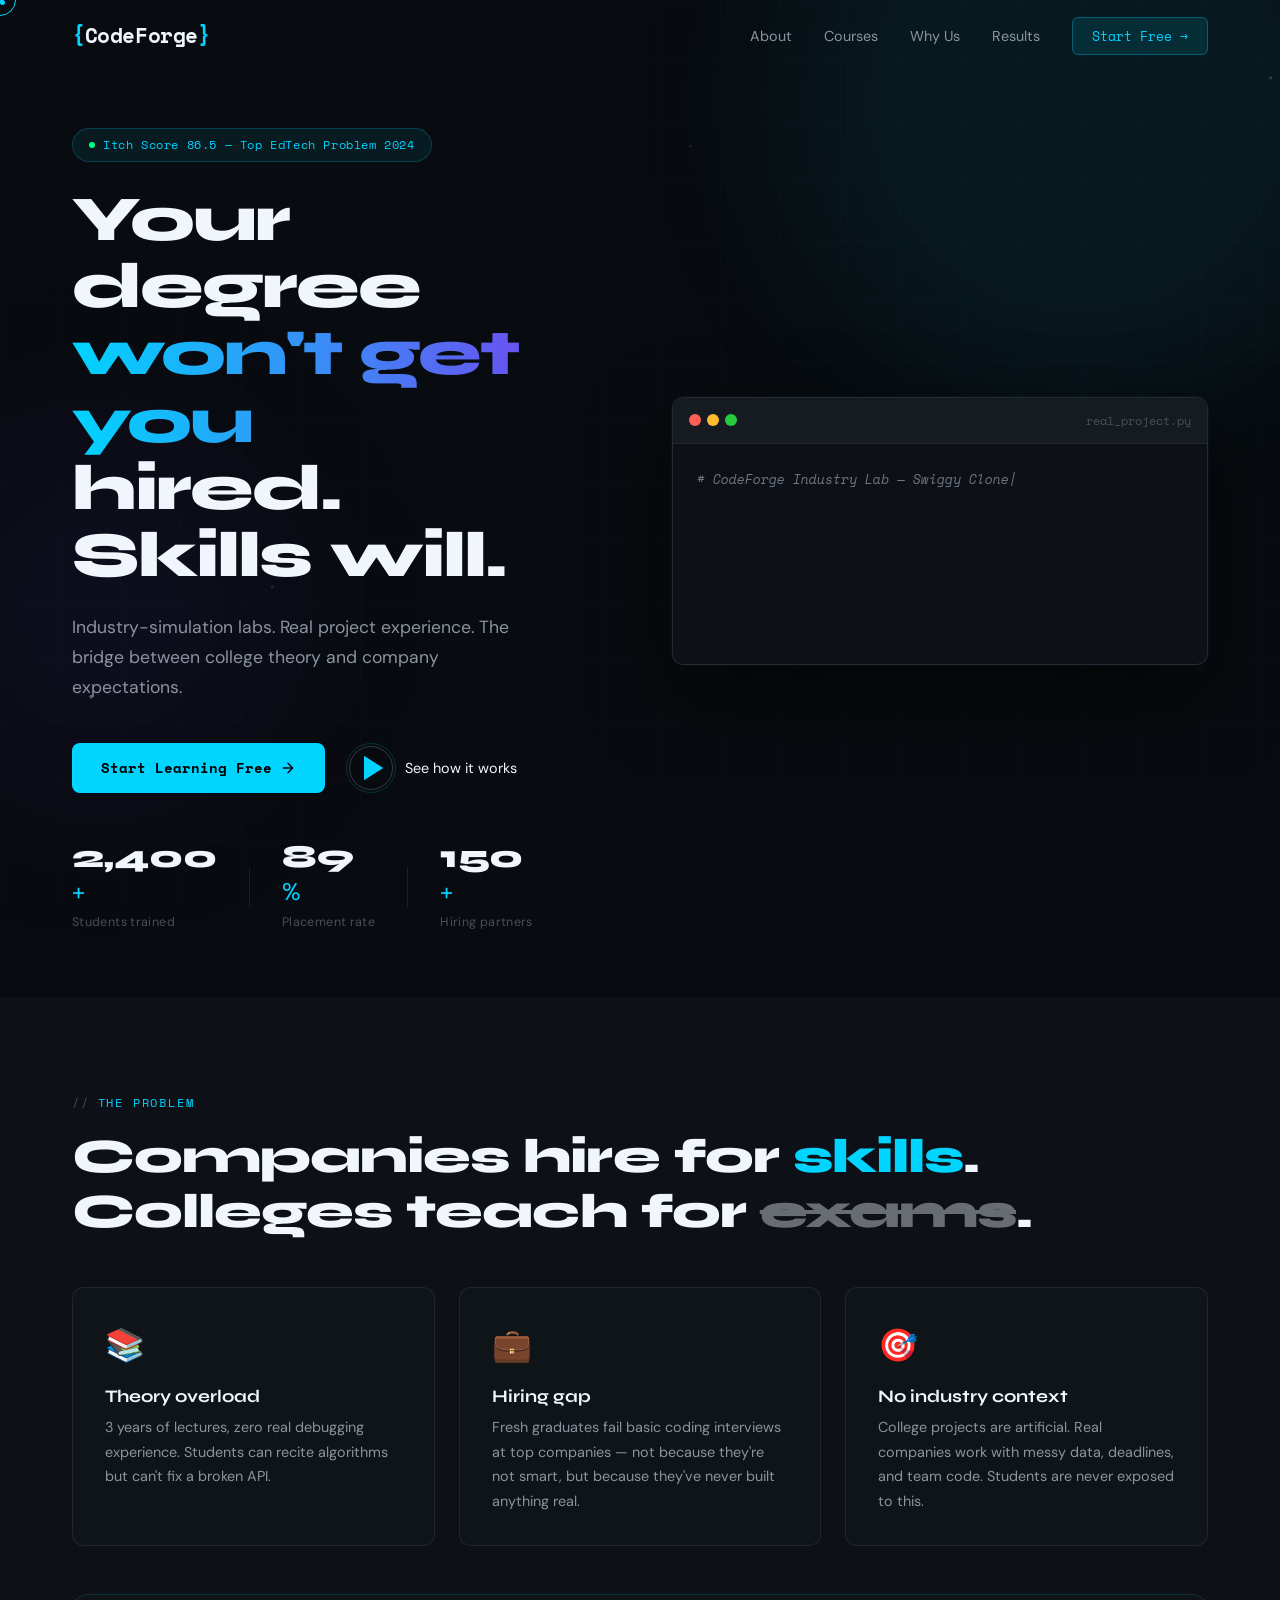
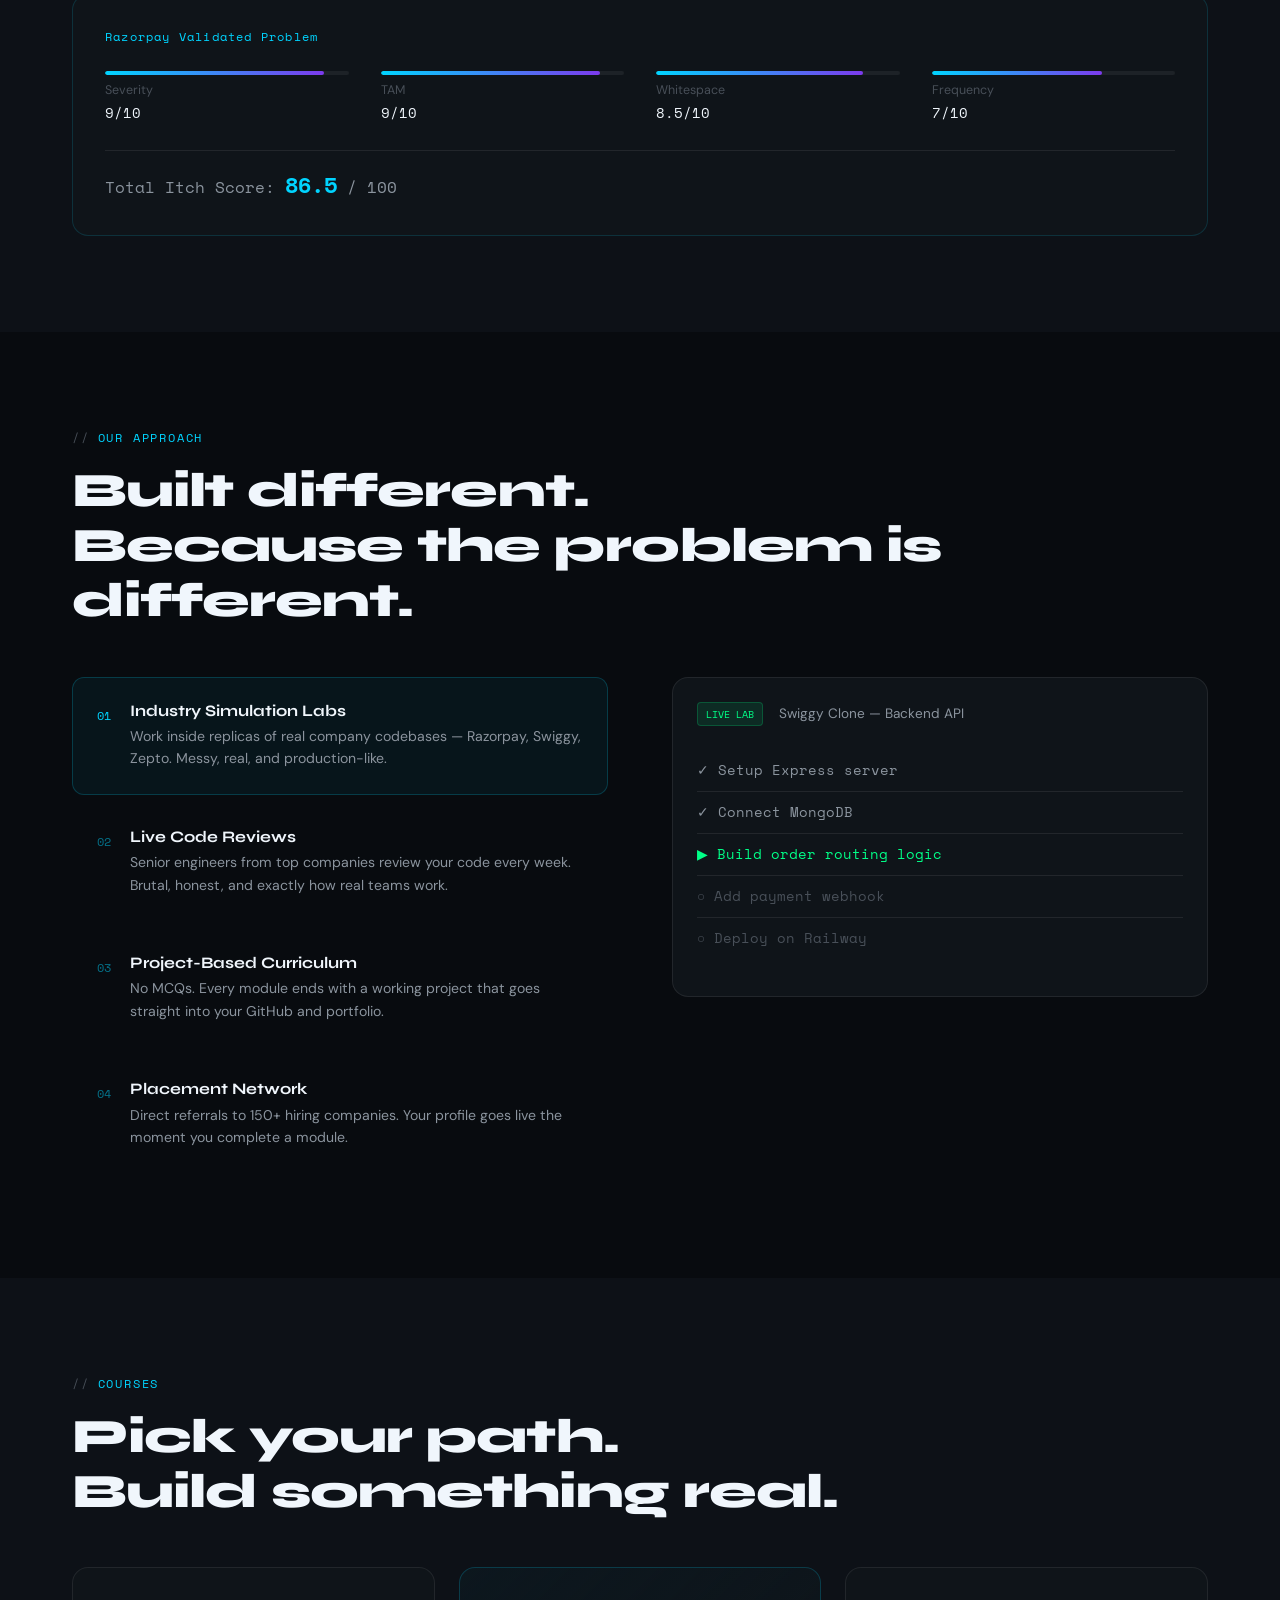
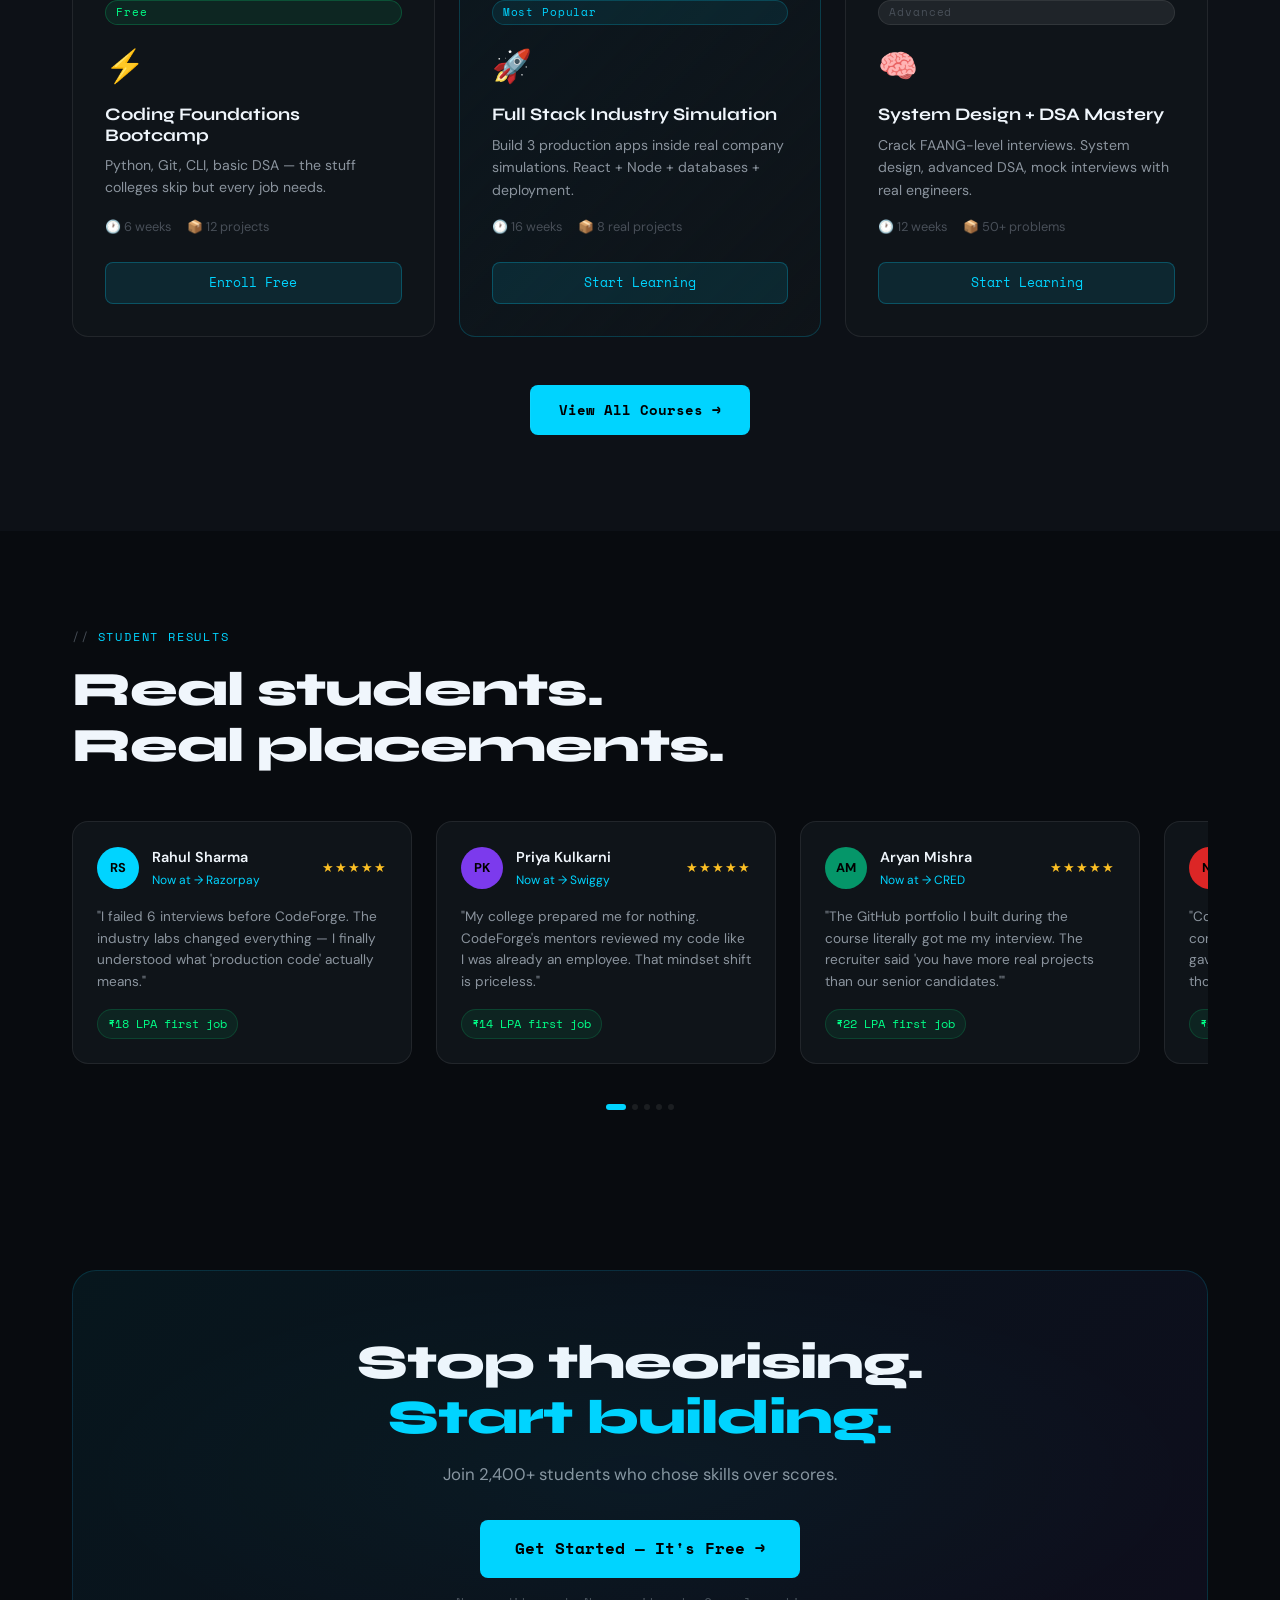
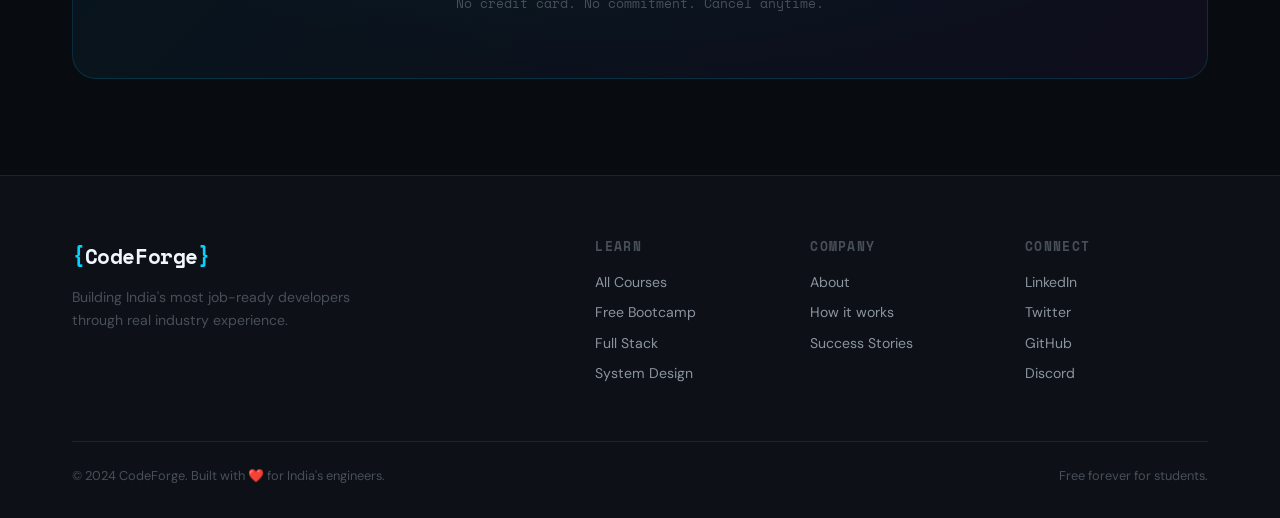
==== commit eadd6bbb: "Update index.html" ====
--- a/index.html
+++ b/index.html
@@ -444,6 +444,6 @@
   </div>
 </footer>
 
-<script src="js/main.js"></script>
+<script src="codeforge-website/codeforge/js/main.js"></script>
 </body>
 </html>
